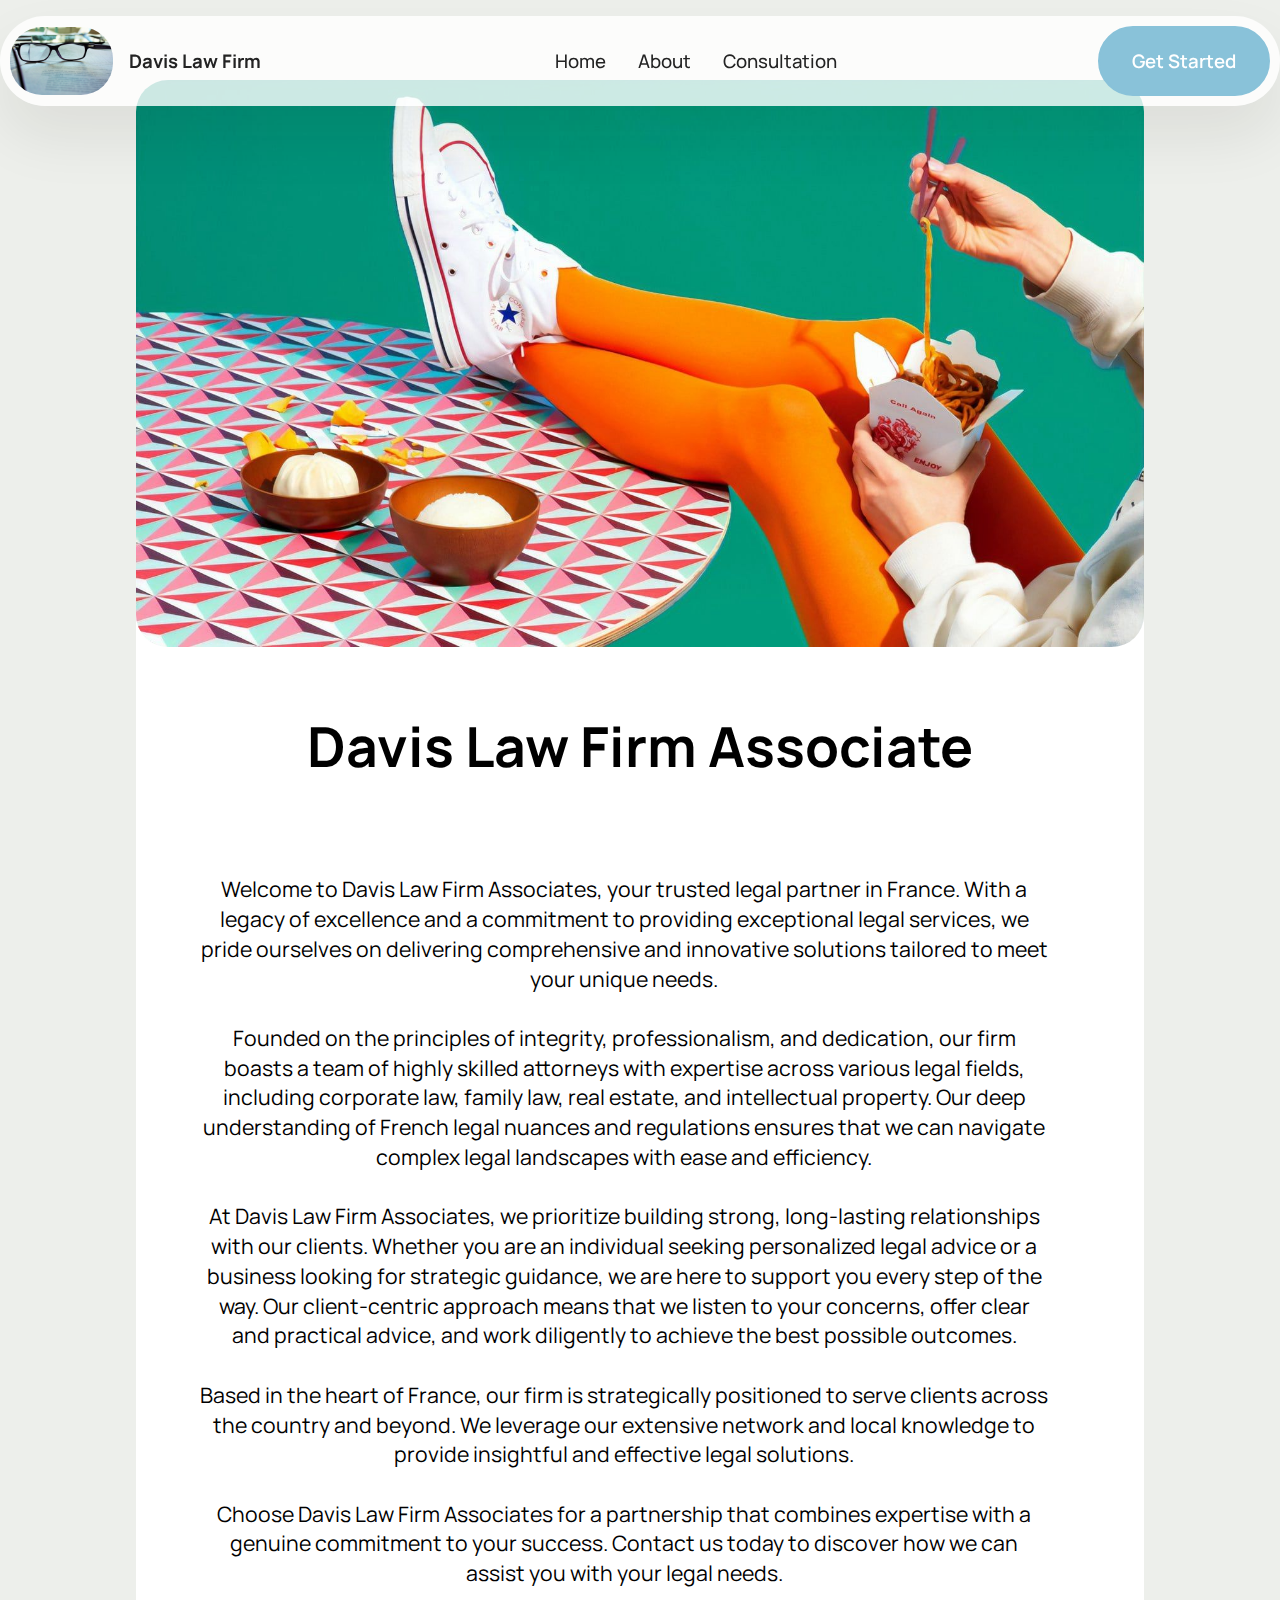
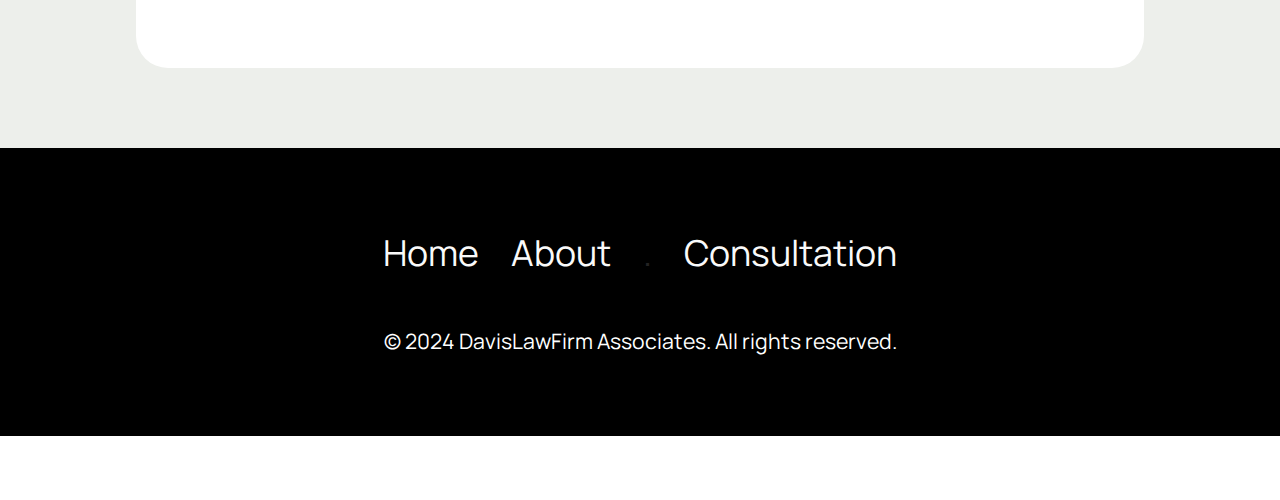
==== page1.html @ 2bff86df "first commit" ====
<!DOCTYPE html>
<html  >
<head>
  <!-- Site made with Mobirise Website Builder v5.9.18, https://mobirise.com -->
  <meta charset="UTF-8">
  <meta http-equiv="X-UA-Compatible" content="IE=edge">
  <meta name="generator" content="Mobirise v5.9.18, mobirise.com">
  <meta name="viewport" content="width=device-width, initial-scale=1, minimum-scale=1">
  <link rel="shortcut icon" href="assets/images/photo-1444427169197-de497742b62d.jpeg" type="image/x-icon">
  <meta name="description" content="">
  
  
  <title>About</title>
  <link rel="stylesheet" href="assets/web/assets/mobirise-icons2/mobirise2.css">
  <link rel="stylesheet" href="assets/bootstrap/css/bootstrap.min.css">
  <link rel="stylesheet" href="assets/bootstrap/css/bootstrap-grid.min.css">
  <link rel="stylesheet" href="assets/bootstrap/css/bootstrap-reboot.min.css">
  <link rel="stylesheet" href="assets/dropdown/css/style.css">
  <link rel="stylesheet" href="assets/socicon/css/styles.css">
  <link rel="stylesheet" href="assets/theme/css/style.css">
  <link rel="preload" href="https://fonts.googleapis.com/css2?family=Manrope:wght@400;700&display=swap&display=swap" as="style" onload="this.onload=null;this.rel='stylesheet'">
  <noscript><link rel="stylesheet" href="https://fonts.googleapis.com/css2?family=Manrope:wght@400;700&display=swap&display=swap"></noscript>
  <link rel="preload" as="style" href="assets/mobirise/css/mbr-additional.css?v=sldyLQ"><link rel="stylesheet" href="assets/mobirise/css/mbr-additional.css?v=sldyLQ" type="text/css">

  
  
  
</head>
<body>
  
  <section data-bs-version="5.1" class="menu menu2 cid-ulygEjbNd1" once="menu" id="menu02-0">
	

	<nav class="navbar navbar-dropdown navbar-fixed-top navbar-expand-lg">
		<div class="container">
			<div class="navbar-brand">
				<span class="navbar-logo">
					<a href="index.html">
						<img src="assets/images/photo-1444427169197-de497742b62d.jpeg" alt="Mobirise Website Builder" style="height: 4.3rem;">
					</a>
				</span>
				<span class="navbar-caption-wrap"><a class="navbar-caption text-black display-4" href="https://mobiri.se">Davis Law Firm</a></span>
			</div>
			<button class="navbar-toggler" type="button" data-toggle="collapse" data-bs-toggle="collapse" data-target="#navbarSupportedContent" data-bs-target="#navbarSupportedContent" aria-controls="navbarNavAltMarkup" aria-expanded="false" aria-label="Toggle navigation">
				<div class="hamburger">
					<span></span>
					<span></span>
					<span></span>
					<span></span>
				</div>
			</button>
			<div class="collapse navbar-collapse" id="navbarSupportedContent">
				<ul class="navbar-nav nav-dropdown" data-app-modern-menu="true"><li class="nav-item">
						<a class="nav-link link text-black text-primary display-4" href="index.html">Home</a>
					</li>
					<li class="nav-item">
						<a class="nav-link link text-black text-primary display-4" href="page1.html" aria-expanded="false">About</a>
					</li>
					<li class="nav-item">
						<a class="nav-link link text-black text-primary display-4" href="index.html#pricing-cards-1-ulygEjmzg2">Consultation</a>
					</li></ul>
				
				<div class="navbar-buttons mbr-section-btn">
					<a class="btn btn-primary display-4" href="https://mobiri.se">Get Started</a>
				</div>
			</div>
		</div>
	</nav>
</section>

<section data-bs-version="5.1" class="article8 cid-ulyECI7Q2B" id="article08-7">
  

  
  
  <div class="container">
    <div class="row justify-content-center">
      <div class="card col-md-12 col-lg-10">
        <div class="card-wrapper">
          <div class="image-wrapper d-flex justify-content-center mb-4">
            <img src="assets/images/11.jpg" alt="Mobirise Website Builder">
          </div>
          <div class="card-content-text">
            <h3 class="card-title mbr-fonts-style mbr-white mt-3 mb-4 display-2"><strong>Davis Law Firm Associate</strong></h3>
          <div class="row card-box align-left">
            <div class="item features-without-image col-12">
              <div class="item-wrapper">
                
                <p class="mbr-text mbr-fonts-style display-7"><br>
<br>Welcome to Davis Law Firm Associates, your trusted legal partner in France. With a legacy of excellence and a commitment to providing exceptional legal services, we pride ourselves on delivering comprehensive and innovative solutions tailored to meet your unique needs.
<br>
<br>Founded on the principles of integrity, professionalism, and dedication, our firm boasts a team of highly skilled attorneys with expertise across various legal fields, including corporate law, family law, real estate, and intellectual property. Our deep understanding of French legal nuances and regulations ensures that we can navigate complex legal landscapes with ease and efficiency.
<br>
<br>At Davis Law Firm Associates, we prioritize building strong, long-lasting relationships with our clients. Whether you are an individual seeking personalized legal advice or a business looking for strategic guidance, we are here to support you every step of the way. Our client-centric approach means that we listen to your concerns, offer clear and practical advice, and work diligently to achieve the best possible outcomes.
<br>
<br>Based in the heart of France, our firm is strategically positioned to serve clients across the country and beyond. We leverage our extensive network and local knowledge to provide insightful and effective legal solutions.
<br>
<br>Choose Davis Law Firm Associates for a partnership that combines expertise with a genuine commitment to your success. Contact us today to discover how we can assist you with your legal needs.</p>
              </div>
            </div>
            
            

            
          </div>
          </div>
        </div>
      </div>
    </div>
  </div>
</section>

<section data-bs-version="5.1" class="footer3 cid-ulygEjpFjh" once="footers" id="footer03-2">

        

    

    <div class="container">
        <div class="row">
            <div class="row-links">
                <ul class="header-menu">
                  
                  
                  
                  
                <li class="header-menu-item mbr-fonts-style display-5">
                    <a href="index.html" class="text-white text-primary">Home</a>
                  </li><li class="header-menu-item mbr-fonts-style display-5">
                    <a href="page1.html" class="text-white text-primary">About</a>
                  </li><li class="header-menu-item mbr-fonts-style display-5">.</li><li class="header-menu-item mbr-fonts-style display-5">
                    <a href="page2.html" class="text-white text-primary">Consultation</a></li></ul>
              </div>

            
            <div class="col-12 mt-4">
                <p class="mbr-fonts-style copyright display-7">© 2024 DavisLawFirm Associates. All rights reserved.</p>
            </div>
        </div>
    </div>
</section><section class="display-7" style="padding: 0;align-items: center;justify-content: center;flex-wrap: wrap;    align-content: center;display: flex;position: relative;height: 4rem;"><a href="" style="flex: 1 1;height: 4rem;position: absolute;width: 100%;z-index: 1;"><img alt="" style="height: 4rem;" src="[data-uri]"></a><p style="margin: 0;text-align: center;" class="display-7">&#8204;</p><a style="z-index:1" href=""></a></section><script src="assets/bootstrap/js/bootstrap.bundle.min.js"></script>  <script src="assets/smoothscroll/smooth-scroll.js"></script>  <script src="assets/ytplayer/index.js"></script>  <script src="assets/dropdown/js/navbar-dropdown.js"></script>  <script src="assets/theme/js/script.js"></script>  
  
  
</body>
</html>
---- assets/web/assets/mobirise-icons2/mobirise2.css ----
@font-face {
  font-family: 'Moririse2';
  font-display: swap;
  src:  url('mobirise2.eot?f2bix4');
  src:  url('mobirise2.eot?f2bix4#iefix') format('embedded-opentype'),
    url('mobirise2.ttf?f2bix4') format('truetype'),
    url('mobirise2.woff?f2bix4') format('woff'),
    url('mobirise2.svg?f2bix4#mobirise2') format('svg');
  font-weight: normal;
  font-style: normal;
}

[class^="mobi-"], [class*=" mobi-"] {
  /* use !important to prevent issues with browser extensions that change fonts */
  font-family: 'Moririse2' !important;
  speak: none;
  font-style: normal;
  font-weight: normal;
  font-variant: normal;
  text-transform: none;
  line-height: 1;

  /* Better Font Rendering =========== */
  -webkit-font-smoothing: antialiased;
  -moz-osx-font-smoothing: grayscale;
}

.mobi-mbri-add-submenu:before {
  content: "\e900";
}
.mobi-mbri-alert:before {
  content: "\e901";
}
.mobi-mbri-align-center:before {
  content: "\e902";
}
.mobi-mbri-align-justify:before {
  content: "\e903";
}
.mobi-mbri-align-left:before {
  content: "\e904";
}
.mobi-mbri-align-right:before {
  content: "\e905";
}
.mobi-mbri-android:before {
  content: "\e906";
}
.mobi-mbri-apple:before {
  content: "\e907";
}
.mobi-mbri-arrow-down:before {
  content: "\e908";
}
.mobi-mbri-arrow-next:before {
  content: "\e909";
}
.mobi-mbri-arrow-prev:before {
  content: "\e90a";
}
.mobi-mbri-arrow-up:before {
  content: "\e90b";
}
.mobi-mbri-bold:before {
  content: "\e90c";
}
.mobi-mbri-bookmark:before {
  content: "\e90d";
}
.mobi-mbri-bootstrap:before {
  content: "\e90e";
}
.mobi-mbri-briefcase:before {
  content: "\e90f";
}
.mobi-mbri-browse:before {
  content: "\e910";
}
.mobi-mbri-bulleted-list:before {
  content: "\e911";
}
.mobi-mbri-calendar:before {
  content: "\e912";
}
.mobi-mbri-camera:before {
  content: "\e913";
}
.mobi-mbri-cart-add:before {
  content: "\e914";
}
.mobi-mbri-cart-full:before {
  content: "\e915";
}
.mobi-mbri-cash:before {
  content: "\e916";
}
.mobi-mbri-change-style:before {
  content: "\e917";
}
.mobi-mbri-chat:before {
  content: "\e918";
}
.mobi-mbri-clock:before {
  content: "\e919";
}
.mobi-mbri-close:before {
  content: "\e91a";
}
.mobi-mbri-cloud:before {
  content: "\e91b";
}
.mobi-mbri-code:before {
  content: "\e91c";
}
.mobi-mbri-contact-form:before {
  content: "\e91d";
}
.mobi-mbri-credit-card:before {
  content: "\e91e";
}
.mobi-mbri-cursor-click:before {
  content: "\e91f";
}
.mobi-mbri-cust-feedback:before {
  content: "\e920";
}
.mobi-mbri-database:before {
  content: "\e921";
}
.mobi-mbri-delivery:before {
  content: "\e922";
}
.mobi-mbri-desktop:before {
  content: "\e923";
}
.mobi-mbri-devices:before {
  content: "\e924";
}
.mobi-mbri-down:before {
  content: "\e925";
}
.mobi-mbri-download-2:before {
  content: "\e926";
}
.mobi-mbri-download:before {
  content: "\e927";
}
.mobi-mbri-drag-n-drop-2:before {
  content: "\e928";
}
.mobi-mbri-drag-n-drop:before {
  content: "\e929";
}
.mobi-mbri-edit-2:before {
  content: "\e92a";
}
.mobi-mbri-edit:before {
  content: "\e92b";
}
.mobi-mbri-error:before {
  content: "\e92c";
}
.mobi-mbri-extension:before {
  content: "\e92d";
}
.mobi-mbri-features:before {
  content: "\e92e";
}
.mobi-mbri-file:before {
  content: "\e92f";
}
.mobi-mbri-flag:before {
  content: "\e930";
}
.mobi-mbri-folder:before {
  content: "\e931";
}
.mobi-mbri-gift:before {
  content: "\e932";
}
.mobi-mbri-github:before {
  content: "\e933";
}
.mobi-mbri-globe-2:before {
  content: "\e934";
}
.mobi-mbri-globe:before {
  content: "\e935";
}
.mobi-mbri-growing-chart:before {
  content: "\e936";
}
.mobi-mbri-hearth:before {
  content: "\e937";
}
.mobi-mbri-help:before {
  content: "\e938";
}
.mobi-mbri-home:before {
  content: "\e939";
}
.mobi-mbri-hot-cup:before {
  content: "\e93a";
}
.mobi-mbri-idea:before {
  content: "\e93b";
}
.mobi-mbri-image-gallery:before {
  content: "\e93c";
}
.mobi-mbri-image-slider:before {
  content: "\e93d";
}
.mobi-mbri-info:before {
  content: "\e93e";
}
.mobi-mbri-italic:before {
  content: "\e93f";
}
.mobi-mbri-key:before {
  content: "\e940";
}
.mobi-mbri-laptop:before {
  content: "\e941";
}
.mobi-mbri-layers:before {
  content: "\e942";
}
.mobi-mbri-left-right:before {
  content: "\e943";
}
.mobi-mbri-left:before {
  content: "\e944";
}
.mobi-mbri-letter:before {
  content: "\e945";
}
.mobi-mbri-like:before {
  content: "\e946";
}
.mobi-mbri-link:before {
  content: "\e947";
}
.mobi-mbri-lock:before {
  content: "\e948";
}
.mobi-mbri-login:before {
  content: "\e949";
}
.mobi-mbri-logout:before {
  content: "\e94a";
}
.mobi-mbri-magic-stick:before {
  content: "\e94b";
}
.mobi-mbri-map-pin:before {
  content: "\e94c";
}
.mobi-mbri-menu:before {
  content: "\e94d";
}
.mobi-mbri-mobile-2:before {
  content: "\e94e";
}
.mobi-mbri-mobile-horizontal:before {
  content: "\e94f";
}
.mobi-mbri-mobile:before {
  content: "\e950";
}
.mobi-mbri-mobirise:before {
  content: "\e951";
}
.mobi-mbri-more-horizontal:before {
  content: "\e952";
}
.mobi-mbri-more-vertical:before {
  content: "\e953";
}
.mobi-mbri-music:before {
  content: "\e954";
}
.mobi-mbri-new-file:before {
  content: "\e955";
}
.mobi-mbri-numbered-list:before {
  content: "\e956";
}
.mobi-mbri-opened-folder:before {
  content: "\e957";
}
.mobi-mbri-pages:before {
  content: "\e958";
}
.mobi-mbri-paper-plane:before {
  content: "\e959";
}
.mobi-mbri-paperclip:before {
  content: "\e95a";
}
.mobi-mbri-phone:before {
  content: "\e95b";
}
.mobi-mbri-photo:before {
  content: "\e95c";
}
.mobi-mbri-photos:before {
  content: "\e95d";
}
.mobi-mbri-pin:before {
  content: "\e95e";
}
.mobi-mbri-play:before {
  content: "\e95f";
}
.mobi-mbri-plus:before {
  content: "\e960";
}
.mobi-mbri-preview:before {
  content: "\e961";
}
.mobi-mbri-print:before {
  content: "\e962";
}
.mobi-mbri-protect:before {
  content: "\e963";
}
.mobi-mbri-question:before {
  content: "\e964";
}
.mobi-mbri-quote-left:before {
  content: "\e965";
}
.mobi-mbri-quote-right:before {
  content: "\e966";
}
.mobi-mbri-redo:before {
  content: "\e967";
}
.mobi-mbri-refresh:before {
  content: "\e968";
}
.mobi-mbri-responsive-2:before {
  content: "\e969";
}
.mobi-mbri-responsive:before {
  content: "\e96a";
}
.mobi-mbri-right:before {
  content: "\e96b";
}
.mobi-mbri-rocket:before {
  content: "\e96c";
}
.mobi-mbri-sad-face:before {
  content: "\e96d";
}
.mobi-mbri-sale:before {
  content: "\e96e";
}
.mobi-mbri-save:before {
  content: "\e96f";
}
.mobi-mbri-search:before {
  content: "\e970";
}
.mobi-mbri-setting-2:before {
  content: "\e971";
}
.mobi-mbri-setting-3:before {
  content: "\e972";
}
.mobi-mbri-setting:before {
  content: "\e973";
}
.mobi-mbri-share:before {
  content: "\e974";
}
.mobi-mbri-shopping-bag:before {
  content: "\e975";
}
.mobi-mbri-shopping-basket:before {
  content: "\e976";
}
.mobi-mbri-shopping-cart:before {
  content: "\e977";
}
.mobi-mbri-sites:before {
  content: "\e978";
}
.mobi-mbri-smile-face:before {
  content: "\e979";
}
.mobi-mbri-speed:before {
  content: "\e97a";
}
.mobi-mbri-star:before {
  content: "\e97b";
}
.mobi-mbri-success:before {
  content: "\e97c";
}
.mobi-mbri-sun:before {
  content: "\e97d";
}
.mobi-mbri-sun2:before {
  content: "\e97e";
}
.mobi-mbri-tablet-vertical:before {
  content: "\e97f";
}
.mobi-mbri-tablet:before {
  content: "\e980";
}
.mobi-mbri-target:before {
  content: "\e981";
}
.mobi-mbri-timer:before {
  content: "\e982";
}
.mobi-mbri-to-ftp:before {
  content: "\e983";
}
.mobi-mbri-to-local-drive:before {
  content: "\e984";
}
.mobi-mbri-touch-swipe:before {
  content: "\e985";
}
.mobi-mbri-touch:before {
  content: "\e986";
}
.mobi-mbri-trash:before {
  content: "\e987";
}
.mobi-mbri-underline:before {
  content: "\e988";
}
.mobi-mbri-undo:before {
  content: "\e989";
}
.mobi-mbri-unlink:before {
  content: "\e98a";
}
.mobi-mbri-unlock:before {
  content: "\e98b";
}
.mobi-mbri-up-down:before {
  content: "\e98c";
}
.mobi-mbri-up:before {
  content: "\e98d";
}
.mobi-mbri-update:before {
  content: "\e98e";
}
.mobi-mbri-upload-2:before {
  content: "\e98f";
}
.mobi-mbri-upload:before {
  content: "\e990";
}
.mobi-mbri-user-2:before {
  content: "\e991";
}
.mobi-mbri-user:before {
  content: "\e992";
}
.mobi-mbri-users:before {
  content: "\e993";
}
.mobi-mbri-video-play:before {
  content: "\e994";
}
.mobi-mbri-video:before {
  content: "\e995";
}
.mobi-mbri-watch:before {
  content: "\e996";
}
.mobi-mbri-website-theme-2:before {
  content: "\e997";
}
.mobi-mbri-website-theme:before {
  content: "\e998";
}
.mobi-mbri-wifi:before {
  content: "\e999";
}
.mobi-mbri-windows:before {
  content: "\e99a";
}
.mobi-mbri-zoom-in:before {
  content: "\e99b";
}
.mobi-mbri-zoom-out:before {
  content: "\e99c";
}
---- assets/dropdown/css/style.css ----
.navbar-dropdown {
  left: 0;
  padding: 0;
  position: absolute;
  right: 0;
  top: 0;
  transition: all 0.45s ease;
  z-index: 1030;
  background: #282828; }
  .navbar-dropdown .navbar-logo {
    margin-right: 0.8rem;
    transition: margin 0.3s ease-in-out;
    vertical-align: middle; }
    .navbar-dropdown .navbar-logo img {
      height: 3.125rem;
      transition: all 0.3s ease-in-out; }
    .navbar-dropdown .navbar-logo.mbr-iconfont {
      font-size: 3.125rem;
      line-height: 3.125rem; }
  .navbar-dropdown .navbar-caption {
    font-weight: 700;
    white-space: normal;
    vertical-align: -4px;
    line-height: 3.125rem !important; }
    .navbar-dropdown .navbar-caption, .navbar-dropdown .navbar-caption:hover {
      color: inherit;
      text-decoration: none; }
  .navbar-dropdown .mbr-iconfont + .navbar-caption {
    vertical-align: -1px; }
  .navbar-dropdown.navbar-fixed-top {
    position: fixed; }
  .navbar-dropdown .navbar-brand span {
    vertical-align: -4px; }
  .navbar-dropdown.bg-color.transparent {
    background: none; }
  .navbar-dropdown.navbar-short .navbar-brand {
    padding: 0.625rem 0; }
    .navbar-dropdown.navbar-short .navbar-brand span {
      vertical-align: -1px; }
  .navbar-dropdown.navbar-short .navbar-caption {
    line-height: 2.375rem !important;
    vertical-align: -2px; }
  .navbar-dropdown.navbar-short .navbar-logo {
    margin-right: 0.5rem; }
    .navbar-dropdown.navbar-short .navbar-logo img {
      height: 2.375rem; }
    .navbar-dropdown.navbar-short .navbar-logo.mbr-iconfont {
      font-size: 2.375rem;
      line-height: 2.375rem; }
  .navbar-dropdown.navbar-short .mbr-table-cell {
    height: 3.625rem; }
  .navbar-dropdown .navbar-close {
    left: 0.6875rem;
    position: fixed;
    top: 0.75rem;
    z-index: 1000; }
  .navbar-dropdown .hamburger-icon {
    content: "";
    display: inline-block;
    vertical-align: middle;
    width: 16px;
    -webkit-box-shadow: 0 -6px 0 1px #282828,0 0 0 1px #282828,0 6px 0 1px #282828;
    -moz-box-shadow: 0 -6px 0 1px #282828,0 0 0 1px #282828,0 6px 0 1px #282828;
    box-shadow: 0 -6px 0 1px #282828,0 0 0 1px #282828,0 6px 0 1px #282828; }

.dropdown-menu .dropdown-toggle[data-toggle="dropdown-submenu"]::after {
  border-bottom: 0.35em solid transparent;
  border-left: 0.35em solid;
  border-right: 0;
  border-top: 0.35em solid transparent;
  margin-left: 0.3rem; }

.dropdown-menu .dropdown-item:focus {
  outline: 0; }

.nav-dropdown {
  font-size: 0.75rem;
  font-weight: 500;
  height: auto !important; }
  .nav-dropdown .nav-btn {
    padding-left: 1rem; }
  .nav-dropdown .link {
    margin: .667em 1.667em;
    font-weight: 500;
    padding: 0;
    transition: color .2s ease-in-out; }
    .nav-dropdown .link.dropdown-toggle {
      margin-right: 2.583em; }
      .nav-dropdown .link.dropdown-toggle::after {
        margin-left: .25rem;
        border-top: 0.35em solid;
        border-right: 0.35em solid transparent;
        border-left: 0.35em solid transparent;
        border-bottom: 0; }
      .nav-dropdown .link.dropdown-toggle[aria-expanded="true"] {
        margin: 0;
        padding: 0.667em 3.263em  0.667em 1.667em; }
  .nav-dropdown .link::after,
  .nav-dropdown .dropdown-item::after {
    color: inherit; }
  .nav-dropdown .btn {
    font-size: 0.75rem;
    font-weight: 700;
    letter-spacing: 0;
    margin-bottom: 0;
    padding-left: 1.25rem;
    padding-right: 1.25rem; }
  .nav-dropdown .dropdown-menu {
    border-radius: 0;
    border: 0;
    left: 0;
    margin: 0;
    padding-bottom: 1.25rem;
    padding-top: 1.25rem;
    position: relative; }
  .nav-dropdown .dropdown-submenu {
    margin-left: 0.125rem;
    top: 0; }
  .nav-dropdown .dropdown-item {
    font-weight: 500;
    line-height: 2;
    padding: 0.3846em 4.615em 0.3846em 1.5385em;
    position: relative;
    transition: color .2s ease-in-out, background-color .2s ease-in-out; }
    .nav-dropdown .dropdown-item::after {
      margin-top: -0.3077em;
      position: absolute;
      right: 1.1538em;
      top: 50%; }
    .nav-dropdown .dropdown-item:focus, .nav-dropdown .dropdown-item:hover {
      background: none; }

@media (max-width: 767px) {
  .nav-dropdown.navbar-toggleable-sm {
    bottom: 0;
    display: none;
    left: 0;
    overflow-x: hidden;
    position: fixed;
    top: 0;
    transform: translateX(-100%);
    -ms-transform: translateX(-100%);
    -webkit-transform: translateX(-100%);
    width: 18.75rem;
    z-index: 999; } }
.nav-dropdown.navbar-toggleable-xl {
  bottom: 0;
  display: none;
  left: 0;
  overflow-x: hidden;
  position: fixed;
  top: 0;
  transform: translateX(-100%);
  -ms-transform: translateX(-100%);
  -webkit-transform: translateX(-100%);
  width: 18.75rem;
  z-index: 999; }

.nav-dropdown-sm {
  display: block !important;
  overflow-x: hidden;
  overflow: auto;
  padding-top: 3.875rem; }
  .nav-dropdown-sm::after {
    content: "";
    display: block;
    height: 3rem;
    width: 100%; }
  .nav-dropdown-sm.collapse.in ~ .navbar-close {
    display: block !important; }
  .nav-dropdown-sm.collapsing, .nav-dropdown-sm.collapse.in {
    transform: translateX(0);
    -ms-transform: translateX(0);
    -webkit-transform: translateX(0);
    transition: all 0.25s ease-out;
    -webkit-transition: all 0.25s ease-out;
    background: #282828; }
  .nav-dropdown-sm.collapsing[aria-expanded="false"] {
    transform: translateX(-100%);
    -ms-transform: translateX(-100%);
    -webkit-transform: translateX(-100%); }
  .nav-dropdown-sm .nav-item {
    display: block;
    margin-left: 0 !important;
    padding-left: 0; }
  .nav-dropdown-sm .link,
  .nav-dropdown-sm .dropdown-item {
    border-top: 1px dotted rgba(255, 255, 255, 0.1);
    font-size: 0.8125rem;
    line-height: 1.6;
    margin: 0 !important;
    padding: 0.875rem 2.4rem 0.875rem 1.5625rem !important;
    position: relative;
    white-space: normal; }
    .nav-dropdown-sm .link:focus, .nav-dropdown-sm .link:hover,
    .nav-dropdown-sm .dropdown-item:focus,
    .nav-dropdown-sm .dropdown-item:hover {
      background: rgba(0, 0, 0, 0.2) !important;
      color: #c0a375; }
  .nav-dropdown-sm .nav-btn {
    position: relative;
    padding: 1.5625rem 1.5625rem 0 1.5625rem; }
    .nav-dropdown-sm .nav-btn::before {
      border-top: 1px dotted rgba(255, 255, 255, 0.1);
      content: "";
      left: 0;
      position: absolute;
      top: 0;
      width: 100%; }
    .nav-dropdown-sm .nav-btn + .nav-btn {
      padding-top: 0.625rem; }
      .nav-dropdown-sm .nav-btn + .nav-btn::before {
        display: none; }
  .nav-dropdown-sm .btn {
    padding: 0.625rem 0; }
  .nav-dropdown-sm .dropdown-toggle[data-toggle="dropdown-submenu"]::after {
    margin-left: .25rem;
    border-top: 0.35em solid;
    border-right: 0.35em solid transparent;
    border-left: 0.35em solid transparent;
    border-bottom: 0; }
  .nav-dropdown-sm .dropdown-toggle[data-toggle="dropdown-submenu"][aria-expanded="true"]::after {
    border-top: 0;
    border-right: 0.35em solid transparent;
    border-left: 0.35em solid transparent;
    border-bottom: 0.35em solid; }
  .nav-dropdown-sm .dropdown-menu {
    margin: 0;
    padding: 0;
    position: relative;
    top: 0;
    left: 0;
    width: 100%;
    border: 0;
    float: none;
    border-radius: 0;
    background: none; }
  .nav-dropdown-sm .dropdown-submenu {
    left: 100%;
    margin-left: 0.125rem;
    margin-top: -1.25rem;
    top: 0; }

.navbar-toggleable-sm .nav-dropdown .dropdown-menu {
  position: absolute; }

.navbar-toggleable-sm .nav-dropdown .dropdown-submenu {
  left: 100%;
  margin-left: 0.125rem;
  margin-top: -1.25rem;
  top: 0; }

.navbar-toggleable-sm.opened .nav-dropdown .dropdown-menu {
  position: relative; }

.navbar-toggleable-sm.opened .nav-dropdown .dropdown-submenu {
  left: 0;
  margin-left: 00rem;
  margin-top: 0rem;
  top: 0; }

.is-builder .nav-dropdown.collapsing {
  transition: none !important; }
---- assets/socicon/css/styles.css ----
@charset "UTF-8";

@font-face {
  font-family: 'Socicon';
  src:  url('../fonts/socicon.eot');
  src:  url('../fonts/socicon.eot?#iefix') format('embedded-opentype'),
    url('../fonts/socicon.woff2') format('woff2'),
    url('../fonts/socicon.ttf') format('truetype'),
    url('../fonts/socicon.woff') format('woff'),
    url('../fonts/socicon.svg#socicon') format('svg');
  font-weight: normal;
  font-style: normal;
  font-display: swap;
}

[data-icon]:before {
  font-family: "socicon" !important;
  content: attr(data-icon);
  font-style: normal !important;
  font-weight: normal !important;
  font-variant: normal !important;
  text-transform: none !important;
  speak: none;
  line-height: 1;
  -webkit-font-smoothing: antialiased;
  -moz-osx-font-smoothing: grayscale;
}

[class^="socicon-"], [class*=" socicon-"] {
  /* use !important to prevent issues with browser extensions that change fonts */
  font-family: 'Socicon' !important;
  speak: none;
  font-style: normal;
  font-weight: normal;
  font-variant: normal;
  text-transform: none;
  line-height: 1;

  /* Better Font Rendering =========== */
  -webkit-font-smoothing: antialiased;
  -moz-osx-font-smoothing: grayscale;
}

.socicon-500px:before {
  content: "\e000";
}
.socicon-8tracks:before {
  content: "\e001";
}
.socicon-airbnb:before {
  content: "\e002";
}
.socicon-alliance:before {
  content: "\e003";
}
.socicon-amazon:before {
  content: "\e004";
}
.socicon-amplement:before {
  content: "\e005";
}
.socicon-android:before {
  content: "\e006";
}
.socicon-angellist:before {
  content: "\e007";
}
.socicon-apple:before {
  content: "\e008";
}
.socicon-appnet:before {
  content: "\e009";
}
.socicon-baidu:before {
  content: "\e00a";
}
.socicon-bandcamp:before {
  content: "\e00b";
}
.socicon-battlenet:before {
  content: "\e00c";
}
.socicon-mixer:before {
  content: "\e00d";
}
.socicon-bebee:before {
  content: "\e00e";
}
.socicon-bebo:before {
  content: "\e00f";
}
.socicon-behance:before {
  content: "\e010";
}
.socicon-blizzard:before {
  content: "\e011";
}
.socicon-blogger:before {
  content: "\e012";
}
.socicon-buffer:before {
  content: "\e013";
}
.socicon-chrome:before {
  content: "\e014";
}
.socicon-coderwall:before {
  content: "\e015";
}
.socicon-curse:before {
  content: "\e016";
}
.socicon-dailymotion:before {
  content: "\e017";
}
.socicon-deezer:before {
  content: "\e018";
}
.socicon-delicious:before {
  content: "\e019";
}
.socicon-deviantart:before {
  content: "\e01a";
}
.socicon-diablo:before {
  content: "\e01b";
}
.socicon-digg:before {
  content: "\e01c";
}
.socicon-discord:before {
  content: "\e01d";
}
.socicon-disqus:before {
  content: "\e01e";
}
.socicon-douban:before {
  content: "\e01f";
}
.socicon-draugiem:before {
  content: "\e020";
}
.socicon-dribbble:before {
  content: "\e021";
}
.socicon-drupal:before {
  content: "\e022";
}
.socicon-ebay:before {
  content: "\e023";
}
.socicon-ello:before {
  content: "\e024";
}
.socicon-endomodo:before {
  content: "\e025";
}
.socicon-envato:before {
  content: "\e026";
}
.socicon-etsy:before {
  content: "\e027";
}
.socicon-facebook:before {
  content: "\e028";
}
.socicon-feedburner:before {
  content: "\e029";
}
.socicon-filmweb:before {
  content: "\e02a";
}
.socicon-firefox:before {
  content: "\e02b";
}
.socicon-flattr:before {
  content: "\e02c";
}
.socicon-flickr:before {
  content: "\e02d";
}
.socicon-formulr:before {
  content: "\e02e";
}
.socicon-forrst:before {
  content: "\e02f";
}
.socicon-foursquare:before {
  content: "\e030";
}
.socicon-friendfeed:before {
  content: "\e031";
}
.socicon-github:before {
  content: "\e032";
}
.socicon-goodreads:before {
  content: "\e033";
}
.socicon-google:before {
  content: "\e034";
}
.socicon-googlescholar:before {
  content: "\e035";
}
.socicon-googlegroups:before {
  content: "\e036";
}
.socicon-googlephotos:before {
  content: "\e037";
}
.socicon-googleplus:before {
  content: "\e038";
}
.socicon-grooveshark:before {
  content: "\e039";
}
.socicon-hackerrank:before {
  content: "\e03a";
}
.socicon-hearthstone:before {
  content: "\e03b";
}
.socicon-hellocoton:before {
  content: "\e03c";
}
.socicon-heroes:before {
  content: "\e03d";
}
.socicon-smashcast:before {
  content: "\e03e";
}
.socicon-horde:before {
  content: "\e03f";
}
.socicon-houzz:before {
  content: "\e040";
}
.socicon-icq:before {
  content: "\e041";
}
.socicon-identica:before {
  content: "\e042";
}
.socicon-imdb:before {
  content: "\e043";
}
.socicon-instagram:before {
  content: "\e044";
}
.socicon-issuu:before {
  content: "\e045";
}
.socicon-istock:before {
  content: "\e046";
}
.socicon-itunes:before {
  content: "\e047";
}
.socicon-keybase:before {
  content: "\e048";
}
.socicon-lanyrd:before {
  content: "\e049";
}
.socicon-lastfm:before {
  content: "\e04a";
}
.socicon-line:before {
  content: "\e04b";
}
.socicon-linkedin:before {
  content: "\e04c";
}
.socicon-livejournal:before {
  content: "\e04d";
}
.socicon-lyft:before {
  content: "\e04e";
}
.socicon-macos:before {
  content: "\e04f";
}
.socicon-mail:before {
  content: "\e050";
}
.socicon-medium:before {
  content: "\e051";
}
.socicon-meetup:before {
  content: "\e052";
}
.socicon-mixcloud:before {
  content: "\e053";
}
.socicon-modelmayhem:before {
  content: "\e054";
}
.socicon-mumble:before {
  content: "\e055";
}
.socicon-myspace:before {
  content: "\e056";
}
.socicon-newsvine:before {
  content: "\e057";
}
.socicon-nintendo:before {
  content: "\e058";
}
.socicon-npm:before {
  content: "\e059";
}
.socicon-odnoklassniki:before {
  content: "\e05a";
}
.socicon-openid:before {
  content: "\e05b";
}
.socicon-opera:before {
  content: "\e05c";
}
.socicon-outlook:before {
  content: "\e05d";
}
.socicon-overwatch:before {
  content: "\e05e";
}
.socicon-patreon:before {
  content: "\e05f";
}
.socicon-paypal:before {
  content: "\e060";
}
.socicon-periscope:before {
  content: "\e061";
}
.socicon-persona:before {
  content: "\e062";
}
.socicon-pinterest:before {
  content: "\e063";
}
.socicon-play:before {
  content: "\e064";
}
.socicon-player:before {
  content: "\e065";
}
.socicon-playstation:before {
  content: "\e066";
}
.socicon-pocket:before {
  content: "\e067";
}
.socicon-qq:before {
  content: "\e068";
}
.socicon-quora:before {
  content: "\e069";
}
.socicon-raidcall:before {
  content: "\e06a";
}
.socicon-ravelry:before {
  content: "\e06b";
}
.socicon-reddit:before {
  content: "\e06c";
}
.socicon-renren:before {
  content: "\e06d";
}
.socicon-researchgate:before {
  content: "\e06e";
}
.socicon-residentadvisor:before {
  content: "\e06f";
}
.socicon-reverbnation:before {
  content: "\e070";
}
.socicon-rss:before {
  content: "\e071";
}
.socicon-sharethis:before {
  content: "\e072";
}
.socicon-skype:before {
  content: "\e073";
}
.socicon-slideshare:before {
  content: "\e074";
}
.socicon-smugmug:before {
  content: "\e075";
}
.socicon-snapchat:before {
  content: "\e076";
}
.socicon-songkick:before {
  content: "\e077";
}
.socicon-soundcloud:before {
  content: "\e078";
}
.socicon-spotify:before {
  content: "\e079";
}
.socicon-stackexchange:before {
  content: "\e07a";
}
.socicon-stackoverflow:before {
  content: "\e07b";
}
.socicon-starcraft:before {
  content: "\e07c";
}
.socicon-stayfriends:before {
  content: "\e07d";
}
.socicon-steam:before {
  content: "\e07e";
}
.socicon-storehouse:before {
  content: "\e07f";
}
.socicon-strava:before {
  content: "\e080";
}
.socicon-streamjar:before {
  content: "\e081";
}
.socicon-stumbleupon:before {
  content: "\e082";
}
.socicon-swarm:before {
  content: "\e083";
}
.socicon-teamspeak:before {
  content: "\e084";
}
.socicon-teamviewer:before {
  content: "\e085";
}
.socicon-technorati:before {
  content: "\e086";
}
.socicon-telegram:before {
  content: "\e087";
}
.socicon-tripadvisor:before {
  content: "\e088";
}
.socicon-tripit:before {
  content: "\e089";
}
.socicon-triplej:before {
  content: "\e08a";
}
.socicon-tumblr:before {
  content: "\e08b";
}
.socicon-twitch:before {
  content: "\e08c";
}
.socicon-twitter:before {
  content: "\e08d";
}
.socicon-uber:before {
  content: "\e08e";
}
.socicon-ventrilo:before {
  content: "\e08f";
}
.socicon-viadeo:before {
  content: "\e090";
}
.socicon-viber:before {
  content: "\e091";
}
.socicon-viewbug:before {
  content: "\e092";
}
.socicon-vimeo:before {
  content: "\e093";
}
.socicon-vine:before {
  content: "\e094";
}
.socicon-vkontakte:before {
  content: "\e095";
}
.socicon-warcraft:before {
  content: "\e096";
}
.socicon-wechat:before {
  content: "\e097";
}
.socicon-weibo:before {
  content: "\e098";
}
.socicon-whatsapp:before {
  content: "\e099";
}
.socicon-wikipedia:before {
  content: "\e09a";
}
.socicon-windows:before {
  content: "\e09b";
}
.socicon-wordpress:before {
  content: "\e09c";
}
.socicon-wykop:before {
  content: "\e09d";
}
.socicon-xbox:before {
  content: "\e09e";
}
.socicon-xing:before {
  content: "\e09f";
}
.socicon-yahoo:before {
  content: "\e0a0";
}
.socicon-yammer:before {
  content: "\e0a1";
}
.socicon-yandex:before {
  content: "\e0a2";
}
.socicon-yelp:before {
  content: "\e0a3";
}
.socicon-younow:before {
  content: "\e0a4";
}
.socicon-youtube:before {
  content: "\e0a5";
}
.socicon-zapier:before {
  content: "\e0a6";
}
.socicon-zerply:before {
  content: "\e0a7";
}
.socicon-zomato:before {
  content: "\e0a8";
}
.socicon-zynga:before {
  content: "\e0a9";
}
.socicon-spreadshirt:before {
  content: "\e901";
}
.socicon-gamejolt:before {
  content: "\e902";
}
.socicon-trello:before {
  content: "\e903";
}
.socicon-tunein:before {
  content: "\e904";
}
.socicon-bloglovin:before {
  content: "\e905";
}
.socicon-gamewisp:before {
  content: "\e906";
}
.socicon-messenger:before {
  content: "\e907";
}
.socicon-pandora:before {
  content: "\e908";
}
.socicon-augment:before {
  content: "\e909";
}
.socicon-bitbucket:before {
  content: "\e90a";
}
.socicon-fyuse:before {
  content: "\e90b";
}
.socicon-yt-gaming:before {
  content: "\e90c";
}
.socicon-sketchfab:before {
  content: "\e90d";
}
.socicon-mobcrush:before {
  content: "\e90e";
}
.socicon-microsoft:before {
  content: "\e90f";
}
.socicon-realtor:before {
  content: "\e910";
}
.socicon-tidal:before {
  content: "\e911";
}
.socicon-qobuz:before {
  content: "\e912";
}
.socicon-natgeo:before {
  content: "\e913";
}
.socicon-mastodon:before {
  content: "\e914";
}
.socicon-unsplash:before {
  content: "\e915";
}
.socicon-homeadvisor:before {
  content: "\e916";
}
.socicon-angieslist:before {
  content: "\e917";
}
.socicon-codepen:before {
  content: "\e918";
}
.socicon-slack:before {
  content: "\e919";
}
.socicon-openaigym:before {
  content: "\e91a";
}
.socicon-logmein:before {
  content: "\e91b";
}
.socicon-fiverr:before {
  content: "\e91c";
}
.socicon-gotomeeting:before {
  content: "\e91d";
}
.socicon-aliexpress:before {
  content: "\e91e";
}
.socicon-guru:before {
  content: "\e91f";
}
.socicon-appstore:before {
  content: "\e920";
}
.socicon-homes:before {
  content: "\e921";
}
.socicon-zoom:before {
  content: "\e922";
}
.socicon-alibaba:before {
  content: "\e923";
}
.socicon-craigslist:before {
  content: "\e924";
}
.socicon-wix:before {
  content: "\e925";
}
.socicon-redfin:before {
  content: "\e926";
}
.socicon-googlecalendar:before {
  content: "\e927";
}
.socicon-shopify:before {
  content: "\e928";
}
.socicon-freelancer:before {
  content: "\e929";
}
.socicon-seedrs:before {
  content: "\e92a";
}
.socicon-bing:before {
  content: "\e92b";
}
.socicon-doodle:before {
  content: "\e92c";
}
.socicon-bonanza:before {
  content: "\e92d";
}
.socicon-squarespace:before {
  content: "\e92e";
}
.socicon-toptal:before {
  content: "\e92f";
}
.socicon-gust:before {
  content: "\e930";
}
.socicon-ask:before {
  content: "\e931";
}
.socicon-trulia:before {
  content: "\e932";
}
.socicon-loomly:before {
  content: "\e933";
}
.socicon-ghost:before {
  content: "\e934";
}
.socicon-upwork:before {
  content: "\e935";
}
.socicon-fundable:before {
  content: "\e936";
}
.socicon-booking:before {
  content: "\e937";
}
.socicon-googlemaps:before {
  content: "\e938";
}
.socicon-zillow:before {
  content: "\e939";
}
.socicon-niconico:before {
  content: "\e93a";
}
.socicon-toneden:before {
  content: "\e93b";
}
.socicon-crunchbase:before {
  content: "\e93c";
}
.socicon-homefy:before {
  content: "\e93d";
}
.socicon-calendly:before {
  content: "\e93e";
}
.socicon-livemaster:before {
  content: "\e93f";
}
.socicon-udemy:before {
  content: "\e940";
}
.socicon-codered:before {
  content: "\e941";
}
.socicon-origin:before {
  content: "\e942";
}
.socicon-nextdoor:before {
  content: "\e943";
}
.socicon-portfolio:before {
  content: "\e944";
}
.socicon-instructables:before {
  content: "\e945";
}
.socicon-gitlab:before {
  content: "\e946";
}
.socicon-hackernews:before {
  content: "\e947";
}
.socicon-smashwords:before {
  content: "\e948";
}
.socicon-kobo:before {
  content: "\e949";
}
.socicon-bookbub:before {
  content: "\e94a";
}
.socicon-mailru:before {
  content: "\e94b";
}
.socicon-moddb:before {
  content: "\e94c";
}
.socicon-indiedb:before {
  content: "\e94d";
}
.socicon-traxsource:before {
  content: "\e94e";
}
.socicon-gamefor:before {
  content: "\e94f";
}
.socicon-pixiv:before {
  content: "\e950";
}
.socicon-myanimelist:before {
  content: "\e951";
}
.socicon-blackberry:before {
  content: "\e952";
}
.socicon-wickr:before {
  content: "\e953";
}
.socicon-spip:before {
  content: "\e954";
}
.socicon-napster:before {
  content: "\e955";
}
.socicon-beatport:before {
  content: "\e956";
}
.socicon-hackerone:before {
  content: "\e957";
}
.socicon-internet:before {
  content: "\e958";
}
.socicon-ubuntu:before {
  content: "\e959";
}
.socicon-artstation:before {
  content: "\e95a";
}
.socicon-invision:before {
  content: "\e95b";
}
.socicon-torial:before {
  content: "\e95c";
}
.socicon-collectorz:before {
  content: "\e95d";
}
.socicon-seenthis:before {
  content: "\e95e";
}
.socicon-googleplaymusic:before {
  content: "\e95f";
}
.socicon-debian:before {
  content: "\e960";
}
.socicon-filmfreeway:before {
  content: "\e961";
}
.socicon-gnome:before {
  content: "\e962";
}
.socicon-itchio:before {
  content: "\e963";
}
.socicon-jamendo:before {
  content: "\e964";
}
.socicon-mix:before {
  content: "\e965";
}
.socicon-sharepoint:before {
  content: "\e966";
}
.socicon-tinder:before {
  content: "\e967";
}
.socicon-windguru:before {
  content: "\e968";
}
.socicon-cdbaby:before {
  content: "\e969";
}
.socicon-elementaryos:before {
  content: "\e96a";
}
.socicon-stage32:before {
  content: "\e96b";
}
.socicon-tiktok:before {
  content: "\e96c";
}
.socicon-gitter:before {
  content: "\e96d";
}
.socicon-letterboxd:before {
  content: "\e96e";
}
.socicon-threema:before {
  content: "\e96f";
}
.socicon-splice:before {
  content: "\e970";
}
.socicon-metapop:before {
  content: "\e971";
}
.socicon-naver:before {
  content: "\e972";
}
.socicon-remote:before {
  content: "\e973";
}
.socicon-flipboard:before {
  content: "\e974";
}
.socicon-googlehangouts:before {
  content: "\e975";
}
.socicon-dlive:before {
  content: "\e976";
}
.socicon-vsco:before {
  content: "\e977";
}
.socicon-stitcher:before {
  content: "\e978";
}
.socicon-avvo:before {
  content: "\e979";
}
.socicon-redbubble:before {
  content: "\e97a";
}
.socicon-society6:before {
  content: "\e97b";
}
.socicon-zazzle:before {
  content: "\e97c";
}
.socicon-eitaa:before {
  content: "\e97d";
}
.socicon-soroush:before {
  content: "\e97e";
}
.socicon-bale:before {
  content: "\e97f";
}
---- assets/theme/css/style.css ----
@charset "UTF-8";
section {
  background-color: #ffffff;
}

body {
  font-style: normal;
  line-height: 1.5;
  font-weight: 400;
  color: #232323;
  position: relative;
}

button {
  background-color: transparent;
  border-color: transparent;
}

.embla__button,
.carousel-control {
  background-color: #edefea !important;
  opacity: 0.8 !important;
  color: #464845 !important;
  border-color: #edefea !important;
}

.carousel .close,
.modalWindow .close {
  background-color: #edefea !important;
  color: #464845 !important;
  border-color: #edefea !important;
  opacity: 0.8 !important;
}

.carousel .close:hover,
.modalWindow .close:hover {
  opacity: 1 !important;
}

.carousel-indicators li {
  background-color: #edefea !important;
  border: 2px solid #464845 !important;
}

.carousel-indicators li:hover,
.carousel-indicators li:active {
  opacity: 0.8 !important;
}

.embla__button:hover,
.carousel-control:hover {
  background-color: #edefea !important;
  opacity: 1 !important;
}

.modalWindow-video-container {
  height: 80%;
}

section,
.container,
.container-fluid {
  position: relative;
  word-wrap: break-word;
}

a.mbr-iconfont:hover {
  text-decoration: none;
}

.article .lead p,
.article .lead ul,
.article .lead ol,
.article .lead pre,
.article .lead blockquote {
  margin-bottom: 0;
}

a {
  font-style: normal;
  font-weight: 400;
  cursor: pointer;
}
a, a:hover {
  text-decoration: none;
}

.mbr-section-title {
  font-style: normal;
  line-height: 1.3;
}

.mbr-section-subtitle {
  line-height: 1.3;
}

.mbr-text {
  font-style: normal;
  line-height: 1.7;
}

h1,
h2,
h3,
h4,
h5,
h6,
.display-1,
.display-2,
.display-4,
.display-5,
.display-7,
span,
p,
a {
  line-height: 1;
  word-break: break-word;
  word-wrap: break-word;
  font-weight: 400;
}

b,
strong {
  font-weight: bold;
}

input:-webkit-autofill, input:-webkit-autofill:hover, input:-webkit-autofill:focus, input:-webkit-autofill:active {
  transition-delay: 9999s;
  -webkit-transition-property: background-color, color;
  transition-property: background-color, color;
}

textarea[type=hidden] {
  display: none;
}

section {
  background-position: 50% 50%;
  background-repeat: no-repeat;
  background-size: cover;
}
section .mbr-background-video,
section .mbr-background-video-preview {
  position: absolute;
  bottom: 0;
  left: 0;
  right: 0;
  top: 0;
}

.hidden {
  visibility: hidden;
}

.mbr-z-index20 {
  z-index: 20;
}

/*! Base colors */
.mbr-white {
  color: #ffffff;
}

.mbr-black {
  color: #111111;
}

.mbr-bg-white {
  background-color: #ffffff;
}

.mbr-bg-black {
  background-color: #000000;
}

/*! Text-aligns */
.align-left {
  text-align: left;
}

.align-center {
  text-align: center;
}

.align-right {
  text-align: right;
}

/*! Font-weight  */
.mbr-light {
  font-weight: 300;
}

.mbr-regular {
  font-weight: 400;
}

.mbr-semibold {
  font-weight: 500;
}

.mbr-bold {
  font-weight: 700;
}

/*! Media  */
.media-content {
  flex-basis: 100%;
}

.media-container-row {
  display: flex;
  flex-direction: row;
  flex-wrap: wrap;
  justify-content: center;
  align-content: center;
  align-items: start;
}
.media-container-row .media-size-item {
  width: 400px;
}

.media-container-column {
  display: flex;
  flex-direction: column;
  flex-wrap: wrap;
  justify-content: center;
  align-content: center;
  align-items: stretch;
}
.media-container-column > * {
  width: 100%;
}

@media (min-width: 992px) {
  .media-container-row {
    flex-wrap: nowrap;
  }
}
figure {
  margin-bottom: 0;
  overflow: hidden;
}

figure[mbr-media-size] {
  transition: width 0.1s;
}

img,
iframe {
  display: block;
  width: 100%;
}

.card {
  background-color: transparent;
  border: none;
}

.card-box {
  width: 100%;
}

.card-img {
  text-align: center;
  flex-shrink: 0;
  -webkit-flex-shrink: 0;
}

.media {
  max-width: 100%;
  margin: 0 auto;
}

.mbr-figure {
  align-self: center;
}

.media-container > div {
  max-width: 100%;
}

.mbr-figure img,
.card-img img {
  width: 100%;
}

@media (max-width: 991px) {
  .media-size-item {
    width: auto !important;
  }
  .media {
    width: auto;
  }
  .mbr-figure {
    width: 100% !important;
  }
}
/*! Buttons */
.mbr-section-btn {
  margin-left: -0.6rem;
  margin-right: -0.6rem;
  font-size: 0;
}

.btn {
  font-weight: 600;
  border-width: 1px;
  font-style: normal;
  margin: 0.6rem 0.6rem;
  white-space: normal;
  transition: all 0.2s ease-in-out;
  display: inline-flex;
  align-items: center;
  justify-content: center;
  word-break: break-word;
}

.btn-sm {
  font-weight: 600;
  letter-spacing: 0px;
  transition: all 0.3s ease-in-out;
}

.btn-md {
  font-weight: 600;
  letter-spacing: 0px;
  transition: all 0.3s ease-in-out;
}

.btn-lg {
  font-weight: 600;
  letter-spacing: 0px;
  transition: all 0.3s ease-in-out;
}

.btn-form {
  margin: 0;
}
.btn-form:hover {
  cursor: pointer;
}

nav .mbr-section-btn {
  margin-left: 0rem;
  margin-right: 0rem;
}

/*! Btn icon margin */
.btn .mbr-iconfont,
.btn.btn-sm .mbr-iconfont {
  order: 1;
  cursor: pointer;
  margin-left: 0.5rem;
  vertical-align: sub;
}

.btn.btn-md .mbr-iconfont,
.btn.btn-md .mbr-iconfont {
  margin-left: 0.8rem;
}

.mbr-regular {
  font-weight: 400;
}

.mbr-semibold {
  font-weight: 500;
}

.mbr-bold {
  font-weight: 700;
}

[type=submit] {
  -webkit-appearance: none;
}

/*! Full-screen */
.mbr-fullscreen .mbr-overlay {
  min-height: 100vh;
}

.mbr-fullscreen {
  display: flex;
  display: -moz-flex;
  display: -ms-flex;
  display: -o-flex;
  align-items: center;
  min-height: 100vh;
  padding-top: 3rem;
  padding-bottom: 3rem;
}

/*! Map */
.map {
  height: 25rem;
  position: relative;
}
.map iframe {
  width: 100%;
  height: 100%;
}

/*! Scroll to top arrow */
.mbr-arrow-up {
  bottom: 25px;
  right: 90px;
  position: fixed;
  text-align: right;
  z-index: 5000;
  color: #ffffff;
  font-size: 22px;
}

.mbr-arrow-up a {
  background: rgba(0, 0, 0, 0.2);
  border-radius: 50%;
  color: #fff;
  display: inline-block;
  height: 60px;
  width: 60px;
  border: 2px solid #fff;
  outline-style: none !important;
  position: relative;
  text-decoration: none;
  transition: all 0.3s ease-in-out;
  cursor: pointer;
  text-align: center;
}
.mbr-arrow-up a:hover {
  background-color: rgba(0, 0, 0, 0.4);
}
.mbr-arrow-up a i {
  line-height: 60px;
}

.mbr-arrow-up-icon {
  display: block;
  color: #fff;
}

.mbr-arrow-up-icon::before {
  content: "›";
  display: inline-block;
  font-family: serif;
  font-size: 22px;
  line-height: 1;
  font-style: normal;
  position: relative;
  top: 6px;
  left: -4px;
  transform: rotate(-90deg);
}

/*! Arrow Down */
.mbr-arrow {
  position: absolute;
  bottom: 45px;
  left: 50%;
  width: 60px;
  height: 60px;
  cursor: pointer;
  background-color: rgba(80, 80, 80, 0.5);
  border-radius: 50%;
  transform: translateX(-50%);
}
@media (max-width: 767px) {
  .mbr-arrow {
    display: none;
  }
}
.mbr-arrow > a {
  display: inline-block;
  text-decoration: none;
  outline-style: none;
  animation: arrowdown 1.7s ease-in-out infinite;
  color: #ffffff;
}
.mbr-arrow > a > i {
  position: absolute;
  top: -2px;
  left: 15px;
  font-size: 2rem;
}

#scrollToTop a i::before {
  content: "";
  position: absolute;
  display: block;
  border-bottom: 2.5px solid #fff;
  border-left: 2.5px solid #fff;
  width: 27.8%;
  height: 27.8%;
  left: 50%;
  top: 51%;
  transform: translateY(-30%) translateX(-50%) rotate(135deg);
}

@keyframes arrowdown {
  0% {
    transform: translateY(0px);
  }
  50% {
    transform: translateY(-5px);
  }
  100% {
    transform: translateY(0px);
  }
}
@media (max-width: 500px) {
  .mbr-arrow-up {
    left: 0;
    right: 0;
    text-align: center;
  }
}
/*Gradients animation*/
@keyframes gradient-animation {
  from {
    background-position: 0% 100%;
    animation-timing-function: ease-in-out;
  }
  to {
    background-position: 100% 0%;
    animation-timing-function: ease-in-out;
  }
}
.bg-gradient {
  background-size: 200% 200%;
  animation: gradient-animation 5s infinite alternate;
  -webkit-animation: gradient-animation 5s infinite alternate;
}

.menu .navbar-brand {
  display: -webkit-flex;
}
.menu .navbar-brand span {
  display: flex;
  display: -webkit-flex;
}
.menu .navbar-brand .navbar-caption-wrap {
  display: -webkit-flex;
}
.menu .navbar-brand .navbar-logo img {
  display: -webkit-flex;
  width: auto;
}
@media (min-width: 768px) and (max-width: 991px) {
  .menu .navbar-toggleable-sm .navbar-nav {
    display: -ms-flexbox;
  }
}
@media (max-width: 991px) {
  .menu .navbar-collapse {
    max-height: 93.5vh;
  }
  .menu .navbar-collapse.show {
    overflow: auto;
  }
}
@media (min-width: 992px) {
  .menu .navbar-nav.nav-dropdown {
    display: -webkit-flex;
  }
  .menu .navbar-toggleable-sm .navbar-collapse {
    display: -webkit-flex !important;
  }
  .menu .collapsed .navbar-collapse {
    max-height: 93.5vh;
  }
  .menu .collapsed .navbar-collapse.show {
    overflow: auto;
  }
}
@media (max-width: 767px) {
  .menu .navbar-collapse {
    max-height: 80vh;
  }
}

.nav-link .mbr-iconfont {
  margin-right: 0.5rem;
}

.navbar {
  display: -webkit-flex;
  -webkit-flex-wrap: wrap;
  -webkit-align-items: center;
  -webkit-justify-content: space-between;
}

.navbar-collapse {
  -webkit-flex-basis: 100%;
  -webkit-flex-grow: 1;
  -webkit-align-items: center;
}

.nav-dropdown .link {
  padding: 0.667em 1.667em !important;
  margin: 0 !important;
}

.nav {
  display: -webkit-flex;
  -webkit-flex-wrap: wrap;
}

.row {
  display: -webkit-flex;
  -webkit-flex-wrap: wrap;
}

.justify-content-center {
  -webkit-justify-content: center;
}

.form-inline {
  display: -webkit-flex;
}

.card-wrapper {
  -webkit-flex: 1;
}

.carousel-control {
  z-index: 10;
  display: -webkit-flex;
}

.carousel-controls {
  display: -webkit-flex;
}

.media {
  display: -webkit-flex;
}

.form-group:focus {
  outline: none;
}

.jq-selectbox__select {
  padding: 7px 0;
  position: relative;
}

.jq-selectbox__dropdown {
  overflow: hidden;
  border-radius: 10px;
  position: absolute;
  top: 100%;
  left: 0 !important;
  width: 100% !important;
}

.jq-selectbox__trigger-arrow {
  right: 0;
  transform: translateY(-50%);
}

.jq-selectbox li {
  padding: 1.07em 0.5em;
}

input[type=range] {
  padding-left: 0 !important;
  padding-right: 0 !important;
}

.modal-dialog,
.modal-content {
  height: 100%;
}

.modal-dialog .carousel-inner {
  height: calc(100vh - 1.75rem);
}
@media (max-width: 575px) {
  .modal-dialog .carousel-inner {
    height: calc(100vh - 1rem);
  }
}

.carousel-item {
  text-align: center;
}

.carousel-item img {
  margin: auto;
}

.navbar-toggler {
  align-self: flex-start;
  padding: 0.25rem 0.75rem;
  font-size: 1.25rem;
  line-height: 1;
  background: transparent;
  border: 1px solid transparent;
  border-radius: 0.25rem;
}

.navbar-toggler:focus,
.navbar-toggler:hover {
  text-decoration: none;
  box-shadow: none;
}

.navbar-toggler-icon {
  display: inline-block;
  width: 1.5em;
  height: 1.5em;
  vertical-align: middle;
  content: "";
  background: no-repeat center center;
  background-size: 100% 100%;
}

.navbar-toggler-left {
  position: absolute;
  left: 1rem;
}

.navbar-toggler-right {
  position: absolute;
  right: 1rem;
}

.card-img {
  width: auto;
}

.menu .navbar.collapsed:not(.beta-menu) {
  flex-direction: column;
}

.carousel-item.active,
.carousel-item-next,
.carousel-item-prev {
  display: flex;
}

.note-air-layout .dropup .dropdown-menu,
.note-air-layout .navbar-fixed-bottom .dropdown .dropdown-menu {
  bottom: initial !important;
}

html,
body {
  height: auto;
  min-height: 100vh;
}

.dropup .dropdown-toggle::after {
  display: none;
}

.form-asterisk {
  font-family: initial;
  position: absolute;
  top: -2px;
  font-weight: normal;
}

.form-control-label {
  position: relative;
  cursor: pointer;
  margin-bottom: 0.357em;
  padding: 0;
}

.alert {
  color: #ffffff;
  border-radius: 0;
  border: 0;
  font-size: 1.1rem;
  line-height: 1.5;
  margin-bottom: 1.875rem;
  padding: 1.25rem;
  position: relative;
  text-align: center;
}
.alert.alert-form::after {
  background-color: inherit;
  bottom: -7px;
  content: "";
  display: block;
  height: 14px;
  left: 50%;
  margin-left: -7px;
  position: absolute;
  transform: rotate(45deg);
  width: 14px;
}

.form-control {
  background-color: #ffffff;
  background-clip: border-box;
  color: #232323;
  line-height: 1rem !important;
  height: auto;
  padding: 1.2rem 2rem;
  transition: border-color 0.25s ease 0s;
  border: 1px solid transparent !important;
  border-radius: 4px;
  box-shadow: rgba(0, 0, 0, 0.07) 0px 1px 1px 0px, rgba(0, 0, 0, 0.07) 0px 1px 3px 0px, rgba(0, 0, 0, 0.03) 0px 0px 0px 1px;
}
.form-active .form-control:invalid {
  border-color: red;
}

.row > * {
  padding-right: 1rem;
  padding-left: 1rem;
}

form .row {
  margin-left: -0.6rem;
  margin-right: -0.6rem;
}
form .row [class*=col] {
  padding-left: 0.6rem;
  padding-right: 0.6rem;
}

form .mbr-section-btn {
  padding-left: 0.6rem;
  padding-right: 0.6rem;
}

form .form-check-input {
  margin-top: 0.5;
}

textarea.form-control {
  line-height: 1.5rem !important;
}

.form-group {
  margin-bottom: 1.2rem;
}

.form-control,
form .btn {
  min-height: 48px;
}

.gdpr-block label span.textGDPR input[name=gdpr] {
  top: 7px;
}

.form-control:focus {
  box-shadow: none;
}

:focus {
  outline: none;
}

.mbr-overlay {
  background-color: #000;
  bottom: 0;
  left: 0;
  opacity: 0.5;
  position: absolute;
  right: 0;
  top: 0;
  z-index: 0;
  pointer-events: none;
}

blockquote {
  font-style: italic;
  padding: 3rem;
  font-size: 1.09rem;
  position: relative;
  border-left: 3px solid;
}

ul,
ol,
pre,
blockquote {
  margin-bottom: 2.3125rem;
}

.mt-4 {
  margin-top: 2rem !important;
}

.mb-4 {
  margin-bottom: 2rem !important;
}

.container,
.container-fluid {
  padding-left: 16px;
  padding-right: 16px;
}

.row {
  margin-left: -16px;
  margin-right: -16px;
}
.row > [class*=col] {
  padding-left: 16px;
  padding-right: 16px;
}

@media (min-width: 992px) {
  .container-fluid {
    padding-left: 32px;
    padding-right: 32px;
  }
}
@media (max-width: 991px) {
  .mbr-container {
    padding-left: 16px;
    padding-right: 16px;
  }
}
.app-video-wrapper > img {
  opacity: 1;
}

.app-video-wrapper {
  background: transparent;
}

.item {
  position: relative;
}

.dropdown-menu .dropdown-menu {
  left: 100%;
}

.dropdown-item + .dropdown-menu {
  display: none;
}

.dropdown-item:hover + .dropdown-menu,
.dropdown-menu:hover {
  display: block;
}

@media (min-aspect-ratio: 16/9) {
  .mbr-video-foreground {
    height: 300% !important;
    top: -100% !important;
  }
}
@media (max-aspect-ratio: 16/9) {
  .mbr-video-foreground {
    width: 300% !important;
    left: -100% !important;
  }
}.engine {
	position: absolute;
	text-indent: -2400px;
	text-align: center;
	padding: 0;
	top: 0;
	left: -2400px;
}
---- assets/mobirise/css/mbr-additional.css ----
.btn {
  border-width: 2px;
}
img,
.card-wrap,
.card-wrapper,
.video-wrapper,
.mbr-figure iframe,
.google-map iframe,
.slide-content,
.plan,
.card,
.item-wrapper {
  border-radius: 2rem !important;
}
.video-wrapper {
  overflow: hidden;
}
body {
  background-color: #eaf1f5;
}
body {
  font-family: Manrope;
}
.display-1 {
  font-family: 'Manrope', sans-serif;
  font-size: 5rem;
  line-height: 1;
}
.display-1 > .mbr-iconfont {
  font-size: 6.25rem;
}
.display-2 {
  font-family: 'Manrope', sans-serif;
  font-size: 4rem;
  line-height: 1;
}
.display-2 > .mbr-iconfont {
  font-size: 5rem;
}
.display-4 {
  font-family: 'Manrope', sans-serif;
  font-size: 1.2rem;
  line-height: 1.5;
}
.display-4 > .mbr-iconfont {
  font-size: 1.5rem;
}
.display-5 {
  font-family: 'Manrope', sans-serif;
  font-size: 2.5rem;
  line-height: 1.5;
}
.display-5 > .mbr-iconfont {
  font-size: 3.125rem;
}
.display-7 {
  font-family: 'Manrope', sans-serif;
  font-size: 1.4rem;
  line-height: 1.3;
}
.display-7 > .mbr-iconfont {
  font-size: 1.75rem;
}
/* ---- Fluid typography for mobile devices ---- */
/* 1.4 - font scale ratio ( bootstrap == 1.42857 ) */
/* 100vw - current viewport width */
/* (48 - 20)  48 == 48rem == 768px, 20 == 20rem == 320px(minimal supported viewport) */
/* 0.65 - min scale variable, may vary */
@media (max-width: 992px) {
  .display-1 {
    font-size: 4rem;
  }
}
@media (max-width: 768px) {
  .display-1 {
    font-size: 3.5rem;
    font-size: calc( 2.4rem + (5 - 2.4) * ((100vw - 20rem) / (48 - 20)));
    line-height: calc( 1.1 * (2.4rem + (5 - 2.4) * ((100vw - 20rem) / (48 - 20))));
  }
  .display-2 {
    font-size: 3.2rem;
    font-size: calc( 2.05rem + (4 - 2.05) * ((100vw - 20rem) / (48 - 20)));
    line-height: calc( 1.3 * (2.05rem + (4 - 2.05) * ((100vw - 20rem) / (48 - 20))));
  }
  .display-4 {
    font-size: 0.96rem;
    font-size: calc( 1.07rem + (1.2 - 1.07) * ((100vw - 20rem) / (48 - 20)));
    line-height: calc( 1.4 * (1.07rem + (1.2 - 1.07) * ((100vw - 20rem) / (48 - 20))));
  }
  .display-5 {
    font-size: 2rem;
    font-size: calc( 1.525rem + (2.5 - 1.525) * ((100vw - 20rem) / (48 - 20)));
    line-height: calc( 1.4 * (1.525rem + (2.5 - 1.525) * ((100vw - 20rem) / (48 - 20))));
  }
  .display-7 {
    font-size: 1.12rem;
    font-size: calc( 1.14rem + (1.4 - 1.14) * ((100vw - 20rem) / (48 - 20)));
    line-height: calc( 1.4 * (1.14rem + (1.4 - 1.14) * ((100vw - 20rem) / (48 - 20))));
  }
}
@media (min-width: 992px) and (max-width: 1400px) {
  .display-1 {
    font-size: 3.5rem;
    font-size: calc( 2.4rem + (5 - 2.4) * ((100vw - 62rem) / (87 - 62)));
    line-height: calc( 1.1 * (2.4rem + (5 - 2.4) * ((100vw - 62rem) / (87 - 62))));
  }
  .display-2 {
    font-size: 3.2rem;
    font-size: calc( 2.05rem + (4 - 2.05) * ((100vw - 62rem) / (87 - 62)));
    line-height: calc( 1.3 * (2.05rem + (4 - 2.05) * ((100vw - 62rem) / (87 - 62))));
  }
  .display-4 {
    font-size: 0.96rem;
    font-size: calc( 1.07rem + (1.2 - 1.07) * ((100vw - 62rem) / (87 - 62)));
    line-height: calc( 1.4 * (1.07rem + (1.2 - 1.07) * ((100vw - 62rem) / (87 - 62))));
  }
  .display-5 {
    font-size: 2rem;
    font-size: calc( 1.525rem + (2.5 - 1.525) * ((100vw - 62rem) / (87 - 62)));
    line-height: calc( 1.4 * (1.525rem + (2.5 - 1.525) * ((100vw - 62rem) / (87 - 62))));
  }
  .display-7 {
    font-size: 1.12rem;
    font-size: calc( 1.14rem + (1.4 - 1.14) * ((100vw - 62rem) / (87 - 62)));
    line-height: calc( 1.4 * (1.14rem + (1.4 - 1.14) * ((100vw - 62rem) / (87 - 62))));
  }
}
/* Buttons */
.btn {
  padding: 1.25rem 2rem;
  border-radius: 4px;
}
@media (max-width: 767px) {
  .btn {
    padding: 0.75rem 1.5rem;
  }
}
.btn-sm {
  padding: 0.6rem 1.2rem;
  border-radius: 4px;
}
.btn-md {
  padding: 0.6rem 1.2rem;
  border-radius: 4px;
}
.btn-lg {
  padding: 1.25rem 2rem;
  border-radius: 4px;
}
.bg-primary {
  background-color: #89c2d9 !important;
}
.bg-success {
  background-color: #50df9d !important;
}
.bg-info {
  background-color: #3bd5f4 !important;
}
.bg-warning {
  background-color: #ffcb30 !important;
}
.bg-danger {
  background-color: #e04f5d !important;
}
.btn-primary,
.btn-primary:active {
  background-color: #89c2d9 !important;
  border-color: #89c2d9 !important;
  color: #ffffff !important;
  box-shadow: none;
}
.btn-primary:hover,
.btn-primary:focus,
.btn-primary.focus,
.btn-primary.active {
  color: inherit;
  background-color: #b0d6e5 !important;
  border-color: #b0d6e5 !important;
  box-shadow: none;
}
.btn-primary.disabled,
.btn-primary:disabled {
  color: #ffffff !important;
  background-color: #b0d6e5 !important;
  border-color: #b0d6e5 !important;
}
.btn-secondary,
.btn-secondary:active {
  background-color: #a9d6e5 !important;
  border-color: #a9d6e5 !important;
  color: #215b6e !important;
  box-shadow: none;
}
.btn-secondary:hover,
.btn-secondary:focus,
.btn-secondary.focus,
.btn-secondary.active {
  color: inherit;
  background-color: #d0e9f1 !important;
  border-color: #d0e9f1 !important;
  box-shadow: none;
}
.btn-secondary.disabled,
.btn-secondary:disabled {
  color: #215b6e !important;
  background-color: #d0e9f1 !important;
  border-color: #d0e9f1 !important;
}
.btn-info,
.btn-info:active {
  background-color: #3bd5f4 !important;
  border-color: #3bd5f4 !important;
  color: #ffffff !important;
  box-shadow: none;
}
.btn-info:hover,
.btn-info:focus,
.btn-info.focus,
.btn-info.active {
  color: inherit;
  background-color: #6bdff7 !important;
  border-color: #6bdff7 !important;
  box-shadow: none;
}
.btn-info.disabled,
.btn-info:disabled {
  color: #ffffff !important;
  background-color: #6bdff7 !important;
  border-color: #6bdff7 !important;
}
.btn-success,
.btn-success:active {
  background-color: #50df9d !important;
  border-color: #50df9d !important;
  color: #ffffff !important;
  box-shadow: none;
}
.btn-success:hover,
.btn-success:focus,
.btn-success.focus,
.btn-success.active {
  color: inherit;
  background-color: #7be7b5 !important;
  border-color: #7be7b5 !important;
  box-shadow: none;
}
.btn-success.disabled,
.btn-success:disabled {
  color: #ffffff !important;
  background-color: #7be7b5 !important;
  border-color: #7be7b5 !important;
}
.btn-warning,
.btn-warning:active {
  background-color: #ffcb30 !important;
  border-color: #ffcb30 !important;
  color: #302400 !important;
  box-shadow: none;
}
.btn-warning:hover,
.btn-warning:focus,
.btn-warning.focus,
.btn-warning.active {
  color: inherit;
  background-color: #ffd863 !important;
  border-color: #ffd863 !important;
  box-shadow: none;
}
.btn-warning.disabled,
.btn-warning:disabled {
  color: #302400 !important;
  background-color: #ffd863 !important;
  border-color: #ffd863 !important;
}
.btn-danger,
.btn-danger:active {
  background-color: #e04f5d !important;
  border-color: #e04f5d !important;
  color: #ffffff !important;
  box-shadow: none;
}
.btn-danger:hover,
.btn-danger:focus,
.btn-danger.focus,
.btn-danger.active {
  color: inherit;
  background-color: #e87a85 !important;
  border-color: #e87a85 !important;
  box-shadow: none;
}
.btn-danger.disabled,
.btn-danger:disabled {
  color: #ffffff !important;
  background-color: #e87a85 !important;
  border-color: #e87a85 !important;
}
.btn-white,
.btn-white:active {
  background-color: #eff0ec !important;
  border-color: #eff0ec !important;
  color: #757b62 !important;
  box-shadow: none;
}
.btn-white:hover,
.btn-white:focus,
.btn-white.focus,
.btn-white.active {
  color: inherit;
  background-color: #ffffff !important;
  border-color: #ffffff !important;
  box-shadow: none;
}
.btn-white.disabled,
.btn-white:disabled {
  color: #757b62 !important;
  background-color: #ffffff !important;
  border-color: #ffffff !important;
}
.btn-black,
.btn-black:active {
  background-color: #232323 !important;
  border-color: #232323 !important;
  color: #ffffff !important;
  box-shadow: none;
}
.btn-black:hover,
.btn-black:focus,
.btn-black.focus,
.btn-black.active {
  color: inherit;
  background-color: #3d3d3d !important;
  border-color: #3d3d3d !important;
  box-shadow: none;
}
.btn-black.disabled,
.btn-black:disabled {
  color: #ffffff !important;
  background-color: #3d3d3d !important;
  border-color: #3d3d3d !important;
}
.btn-primary-outline,
.btn-primary-outline:active {
  background-color: transparent !important;
  border-color: #89c2d9;
  color: #89c2d9;
}
.btn-primary-outline:hover,
.btn-primary-outline:focus,
.btn-primary-outline.focus,
.btn-primary-outline.active {
  color: #47a0c4 !important;
  background-color: transparent !important;
  border-color: #47a0c4 !important;
  box-shadow: none !important;
}
.btn-primary-outline.disabled,
.btn-primary-outline:disabled {
  color: #ffffff !important;
  background-color: #89c2d9 !important;
  border-color: #89c2d9 !important;
}
.btn-secondary-outline,
.btn-secondary-outline:active {
  background-color: transparent !important;
  border-color: #a9d6e5;
  color: #a9d6e5;
}
.btn-secondary-outline:hover,
.btn-secondary-outline:focus,
.btn-secondary-outline.focus,
.btn-secondary-outline.active {
  color: #66b6d1 !important;
  background-color: transparent !important;
  border-color: #66b6d1 !important;
  box-shadow: none !important;
}
.btn-secondary-outline.disabled,
.btn-secondary-outline:disabled {
  color: #215b6e !important;
  background-color: #a9d6e5 !important;
  border-color: #a9d6e5 !important;
}
.btn-info-outline,
.btn-info-outline:active {
  background-color: transparent !important;
  border-color: #3bd5f4;
  color: #3bd5f4;
}
.btn-info-outline:hover,
.btn-info-outline:focus,
.btn-info-outline.focus,
.btn-info-outline.active {
  color: #0baccd !important;
  background-color: transparent !important;
  border-color: #0baccd !important;
  box-shadow: none !important;
}
.btn-info-outline.disabled,
.btn-info-outline:disabled {
  color: #ffffff !important;
  background-color: #3bd5f4 !important;
  border-color: #3bd5f4 !important;
}
.btn-success-outline,
.btn-success-outline:active {
  background-color: transparent !important;
  border-color: #50df9d;
  color: #50df9d;
}
.btn-success-outline:hover,
.btn-success-outline:focus,
.btn-success-outline.focus,
.btn-success-outline.active {
  color: #21b772 !important;
  background-color: transparent !important;
  border-color: #21b772 !important;
  box-shadow: none !important;
}
.btn-success-outline.disabled,
.btn-success-outline:disabled {
  color: #ffffff !important;
  background-color: #50df9d !important;
  border-color: #50df9d !important;
}
.btn-warning-outline,
.btn-warning-outline:active {
  background-color: transparent !important;
  border-color: #ffcb30;
  color: #ffcb30;
}
.btn-warning-outline:hover,
.btn-warning-outline:focus,
.btn-warning-outline.focus,
.btn-warning-outline.active {
  color: #d8a200 !important;
  background-color: transparent !important;
  border-color: #d8a200 !important;
  box-shadow: none !important;
}
.btn-warning-outline.disabled,
.btn-warning-outline:disabled {
  color: #302400 !important;
  background-color: #ffcb30 !important;
  border-color: #ffcb30 !important;
}
.btn-danger-outline,
.btn-danger-outline:active {
  background-color: transparent !important;
  border-color: #e04f5d;
  color: #e04f5d;
}
.btn-danger-outline:hover,
.btn-danger-outline:focus,
.btn-danger-outline.focus,
.btn-danger-outline.active {
  color: #b8202f !important;
  background-color: transparent !important;
  border-color: #b8202f !important;
  box-shadow: none !important;
}
.btn-danger-outline.disabled,
.btn-danger-outline:disabled {
  color: #ffffff !important;
  background-color: #e04f5d !important;
  border-color: #e04f5d !important;
}
.btn-black-outline,
.btn-black-outline:active {
  background-color: transparent !important;
  border-color: #232323;
  color: #232323;
}
.btn-black-outline:hover,
.btn-black-outline:focus,
.btn-black-outline.focus,
.btn-black-outline.active {
  color: #000000 !important;
  background-color: transparent !important;
  border-color: #000000 !important;
  box-shadow: none !important;
}
.btn-black-outline.disabled,
.btn-black-outline:disabled {
  color: #ffffff !important;
  background-color: #232323 !important;
  border-color: #232323 !important;
}
.btn-white-outline,
.btn-white-outline:active {
  background-color: transparent !important;
  border-color: #fafafa;
  color: #fafafa;
}
.btn-white-outline:hover,
.btn-white-outline:focus,
.btn-white-outline.focus,
.btn-white-outline.active {
  color: #cfcfcf !important;
  background-color: transparent !important;
  border-color: #cfcfcf !important;
  box-shadow: none !important;
}
.btn-white-outline.disabled,
.btn-white-outline:disabled {
  color: #7a7a7a !important;
  background-color: #fafafa !important;
  border-color: #fafafa !important;
}
.text-primary {
  color: #89c2d9 !important;
}
.text-secondary {
  color: #a9d6e5 !important;
}
.text-success {
  color: #50df9d !important;
}
.text-info {
  color: #3bd5f4 !important;
}
.text-warning {
  color: #ffcb30 !important;
}
.text-danger {
  color: #e04f5d !important;
}
.text-white {
  color: #fafafa !important;
}
.text-black {
  color: #232323 !important;
}
a.text-primary:hover,
a.text-primary:focus,
a.text-primary.active {
  color: #3d99bf !important;
}
a.text-secondary:hover,
a.text-secondary:focus,
a.text-secondary.active {
  color: #5bb1cd !important;
}
a.text-success:hover,
a.text-success:focus,
a.text-success.active {
  color: #1faa6a !important;
}
a.text-info:hover,
a.text-info:focus,
a.text-info.active {
  color: #0ba0be !important;
}
a.text-warning:hover,
a.text-warning:focus,
a.text-warning.active {
  color: #c99700 !important;
}
a.text-danger:hover,
a.text-danger:focus,
a.text-danger.active {
  color: #ab1e2c !important;
}
a.text-white:hover,
a.text-white:focus,
a.text-white.active {
  color: #c7c7c7 !important;
}
a.text-black:hover,
a.text-black:focus,
a.text-black.active {
  color: #000000 !important;
}
a[class*="text-"]:not(.nav-link):not(.dropdown-item):not([role]):not(.navbar-caption) {
  position: relative;
  background-image: transparent;
  background-size: 10000px 2px;
  background-repeat: no-repeat;
  background-position: 0px 1.2em;
  background-position: -10000px 1.2em;
}
a[class*="text-"]:not(.nav-link):not(.dropdown-item):not([role]):not(.navbar-caption):hover {
  transition: background-position 2s ease-in-out;
  background-image: linear-gradient(currentColor 50%, currentColor 50%);
  background-position: 0px 1.2em;
}
.nav-tabs .nav-link.active {
  color: #89c2d9;
}
.nav-tabs .nav-link:not(.active) {
  color: #232323;
}
.alert-success {
  background-color: #70c770;
}
.alert-info {
  background-color: #3bd5f4;
}
.alert-warning {
  background-color: #ffcb30;
}
.alert-danger {
  background-color: #e04f5d;
}
.mbr-section-btn .btn:not(.btn-form) {
  border-radius: 100px;
}
.mbr-gallery-filter li a {
  border-radius: 100px !important;
}
.mbr-gallery-filter li.active .btn {
  background-color: #89c2d9;
  border-color: #89c2d9;
  color: #ffffff;
}
.mbr-gallery-filter li.active .btn:focus {
  box-shadow: none;
}
.nav-tabs .nav-link {
  border-radius: 100px !important;
}
a,
a:hover {
  color: #89c2d9;
}
.mbr-plan-header.bg-primary .mbr-plan-subtitle,
.mbr-plan-header.bg-primary .mbr-plan-price-desc {
  color: #ffffff;
}
.mbr-plan-header.bg-success .mbr-plan-subtitle,
.mbr-plan-header.bg-success .mbr-plan-price-desc {
  color: #fcfffe;
}
.mbr-plan-header.bg-info .mbr-plan-subtitle,
.mbr-plan-header.bg-info .mbr-plan-price-desc {
  color: #fcfeff;
}
.mbr-plan-header.bg-warning .mbr-plan-subtitle,
.mbr-plan-header.bg-warning .mbr-plan-price-desc {
  color: #fffefc;
}
.mbr-plan-header.bg-danger .mbr-plan-subtitle,
.mbr-plan-header.bg-danger .mbr-plan-price-desc {
  color: #fffcfd;
}
/* Scroll to top button*/
.scrollToTop_wraper {
  display: none;
}
.form-control {
  font-family: 'Manrope', sans-serif;
  font-size: 1.4rem;
  line-height: 1.3;
  font-weight: 400;
  border-radius: 40px !important;
}
.form-control > .mbr-iconfont {
  font-size: 1.75rem;
}
.form-control:hover,
.form-control:focus {
  box-shadow: rgba(0, 0, 0, 0.07) 0px 1px 1px 0px, rgba(0, 0, 0, 0.07) 0px 1px 3px 0px, rgba(0, 0, 0, 0.03) 0px 0px 0px 1px;
  border-color: #89c2d9 !important;
}
.form-control:-webkit-input-placeholder {
  font-family: 'Manrope', sans-serif;
  font-size: 1.4rem;
  line-height: 1.3;
  font-weight: 400;
}
.form-control:-webkit-input-placeholder > .mbr-iconfont {
  font-size: 1.75rem;
}
blockquote {
  border-color: #89c2d9;
}
/* Forms */
.mbr-form .input-group-btn .btn {
  border-radius: 100px !important;
}
.mbr-form .input-group-btn .btn:hover {
  box-shadow: 0 10px 40px 0 rgba(0, 0, 0, 0.2);
}
.mbr-form .input-group-btn button[type="submit"] {
  border-radius: 100px !important;
  padding: 1rem 3rem;
}
.mbr-form .input-group-btn button[type="submit"]:hover {
  box-shadow: 0 10px 40px 0 rgba(0, 0, 0, 0.2);
}
.jq-selectbox li:hover,
.jq-selectbox li.selected {
  background-color: #89c2d9;
  color: #ffffff;
}
.jq-number__spin {
  transition: 0.25s ease;
}
.jq-number__spin:hover {
  border-color: #89c2d9;
}
.jq-selectbox .jq-selectbox__trigger-arrow,
.jq-number__spin.minus:after,
.jq-number__spin.plus:after {
  transition: 0.4s;
  border-top-color: #232323;
  border-bottom-color: #232323;
}
.jq-selectbox:hover .jq-selectbox__trigger-arrow,
.jq-number__spin.minus:hover:after,
.jq-number__spin.plus:hover:after {
  border-top-color: #89c2d9;
  border-bottom-color: #89c2d9;
}
.xdsoft_datetimepicker .xdsoft_calendar td.xdsoft_default,
.xdsoft_datetimepicker .xdsoft_calendar td.xdsoft_current,
.xdsoft_datetimepicker .xdsoft_timepicker .xdsoft_time_box > div > div.xdsoft_current {
  color: #000000 !important;
  background-color: #89c2d9 !important;
  box-shadow: none !important;
}
.xdsoft_datetimepicker .xdsoft_calendar td:hover,
.xdsoft_datetimepicker .xdsoft_timepicker .xdsoft_time_box > div > div:hover {
  color: #000000 !important;
  background: #a9d6e5 !important;
  box-shadow: none !important;
}
.lazy-bg {
  background-image: none !important;
}
.lazy-placeholder:not(section),
.lazy-none {
  display: block;
  position: relative;
  padding-bottom: 56.25%;
  width: 100%;
  height: auto;
}
iframe.lazy-placeholder,
.lazy-placeholder:after {
  content: '';
  position: absolute;
  width: 200px;
  height: 200px;
  background: transparent no-repeat center;
  background-size: contain;
  top: 50%;
  left: 50%;
  transform: translateX(-50%) translateY(-50%);
  background-image: url("data:image/svg+xml;charset=UTF-8,%3csvg width='32' height='32' viewBox='0 0 64 64' xmlns='http://www.w3.org/2000/svg' stroke='%2389c2d9' %3e%3cg fill='none' fill-rule='evenodd'%3e%3cg transform='translate(16 16)' stroke-width='2'%3e%3ccircle stroke-opacity='.5' cx='16' cy='16' r='16'/%3e%3cpath d='M32 16c0-9.94-8.06-16-16-16'%3e%3canimateTransform attributeName='transform' type='rotate' from='0 16 16' to='360 16 16' dur='1s' repeatCount='indefinite'/%3e%3c/path%3e%3c/g%3e%3c/g%3e%3c/svg%3e");
}
section.lazy-placeholder:after {
  opacity: 0.5;
}
body {
  overflow-x: hidden;
}
a {
  transition: color 0.6s;
}
@media (max-width: 1400px) {
  .container {
    max-width: 100%;
  }
}
@media (max-width: 1400px) and (min-width: 768px) {
  .container {
    padding-left: 32px;
    padding-right: 32px;
  }
}
@media (max-width: 1400px) and (min-width: 768px) {
  .container-fluid {
    padding-left: 32px;
    padding-right: 32px;
  }
}
@media (max-width: 767px) {
  .container-fluid {
    padding-left: 16px;
    padding-right: 16px;
  }
}
.cid-ulygEjbNd1 {
  z-index: 1000;
  width: 100%;
  position: relative;
}
.cid-ulygEjbNd1 .dropdown-item:before {
  font-family: Moririse2 !important;
  content: "\e966";
  display: inline-block;
  width: 0;
  position: absolute;
  left: 1rem;
  top: 0.5rem;
  margin-right: 0.5rem;
  line-height: 1;
  font-size: inherit;
  vertical-align: middle;
  text-align: center;
  overflow: hidden;
  transform: scale(0, 1);
  transition: all 0.25s ease-in-out;
}
@media (max-width: 767px) {
  .cid-ulygEjbNd1 .navbar-toggler {
    transform: scale(0.8);
  }
}
.cid-ulygEjbNd1 .navbar-brand {
  flex-shrink: 0;
  align-items: center;
  margin-right: 0;
  padding: 10px 0;
  transition: all 0.3s;
  word-break: break-word;
  z-index: 1;
}
.cid-ulygEjbNd1 .navbar-brand img {
  max-width: 100%;
  max-height: 100%;
}
.cid-ulygEjbNd1 .navbar-brand .navbar-caption {
  line-height: inherit !important;
}
.cid-ulygEjbNd1 .navbar-brand .navbar-logo a {
  outline: none;
}
.cid-ulygEjbNd1 .navbar-nav {
  margin: auto;
  margin-left: 0;
  margin-left: auto;
}
.cid-ulygEjbNd1 .navbar-nav .nav-item {
  padding: 0 !important;
  transition: 0.3s all !important;
}
.cid-ulygEjbNd1 .navbar-nav .nav-item .nav-link {
  padding: 16px !important;
  margin: 0 !important;
  border-radius: 1rem !important;
  transition: 0.3s all !important;
}
.cid-ulygEjbNd1 .navbar-nav .nav-item .nav-link:hover {
  background-color: rgba(27, 31, 10, 0.06);
}
.cid-ulygEjbNd1 .navbar-nav .open .nav-link::after {
  transform: rotate(180deg);
}
@media (min-width: 992px) {
  .cid-ulygEjbNd1 .navbar-nav .open .nav-link::before {
    content: "";
    width: 100%;
    height: 20px;
    top: 100%;
    background: transparent;
    position: absolute;
  }
}
.cid-ulygEjbNd1 .navbar-nav .dropdown-item {
  padding: 12px !important;
  border-radius: 0.5rem !important;
  margin: 0 8px !important;
  transition: 0.3s all !important;
}
.cid-ulygEjbNd1 .navbar-nav .dropdown-item:hover {
  background-color: rgba(27, 31, 10, 0.06);
}
@media (min-width: 992px) {
  .cid-ulygEjbNd1 .navbar-nav {
    padding-left: 1.5rem;
  }
}
.cid-ulygEjbNd1 .nav-link {
  width: fit-content;
  position: relative;
}
.cid-ulygEjbNd1 .navbar-logo {
  margin: 0 !important;
}
@media (max-width: 767px) {
  .cid-ulygEjbNd1 .navbar-logo {
    padding-left: 0;
  }
}
.cid-ulygEjbNd1 .navbar-caption {
  padding-left: 1rem;
  padding-right: 0.5rem;
}
@media (max-width: 767px) {
  .cid-ulygEjbNd1 .nav-dropdown {
    padding-bottom: 0.5rem;
  }
}
.cid-ulygEjbNd1 .nav-dropdown .link.dropdown-toggle::after {
  margin-left: 0.5rem;
  margin-top: 0.2rem;
  transition: 0.3s all;
}
.cid-ulygEjbNd1 .container {
  display: flex;
  height: 90px;
  padding: 0.5rem 0.6rem;
  flex-wrap: nowrap;
  background: rgba(255, 255, 255, 0.8) !important;
  left: 0;
  right: 0;
  -webkit-box-pack: justify;
  -ms-flex-pack: justify;
  justify-content: flex-end;
  -webkit-box-align: center;
  -webkit-align-items: center;
  -ms-flex-align: center;
  align-items: center;
  border-radius: 100vw;
  margin-top: 1rem;
  background-color: #ffffff;
  box-shadow: 0 30px 60px 0 rgba(27, 31, 10, 0.08);
}
@media (max-width: 992px) {
  .cid-ulygEjbNd1 .container {
    padding-right: 2rem;
  }
}
@media (max-width: 767px) {
  .cid-ulygEjbNd1 .container {
    width: 95%;
    height: 56px !important;
    padding-right: 1rem;
    margin-top: 0rem;
  }
}
.cid-ulygEjbNd1 .iconfont-wrapper {
  color: #000000 !important;
  font-size: 1.5rem;
  padding-right: 0.5rem;
}
.cid-ulygEjbNd1 .dropdown-menu {
  flex-wrap: wrap;
  flex-direction: column;
  max-width: 100%;
  padding: 12px 4px !important;
  border-radius: 1.5rem;
  transition: 0.3s all !important;
  min-width: auto;
  background: #ffffff;
  background: rgba(255, 255, 255, 0.8) !important;
}
.cid-ulygEjbNd1 .nav-item:focus,
.cid-ulygEjbNd1 .nav-link:focus {
  outline: none;
}
.cid-ulygEjbNd1 .dropdown .dropdown-menu .dropdown-item {
  width: auto;
  transition: all 0.25s ease-in-out;
}
.cid-ulygEjbNd1 .dropdown .dropdown-menu .dropdown-item::after {
  right: 0.5rem;
}
.cid-ulygEjbNd1 .dropdown .dropdown-menu .dropdown-item .mbr-iconfont {
  margin-right: 0.5rem;
  vertical-align: sub;
}
.cid-ulygEjbNd1 .dropdown .dropdown-menu .dropdown-item .mbr-iconfont:before {
  display: inline-block;
  transform: scale(1, 1);
  transition: all 0.25s ease-in-out;
}
.cid-ulygEjbNd1 .collapsed .dropdown-menu .dropdown-item:before {
  display: none;
}
.cid-ulygEjbNd1 .collapsed .dropdown .dropdown-menu .dropdown-item {
  padding: 0.235em 1.5em 0.235em 1.5em !important;
  transition: none;
  margin: 0 !important;
}
.cid-ulygEjbNd1 .navbar {
  min-height: 90px;
  transition: all 0.3s;
  border-bottom: 1px solid transparent;
  background: transparent !important;
  padding: 0 !important;
  border: none !important;
  box-shadow: none !important;
  border-radius: 0 !important;
}
.cid-ulygEjbNd1 .navbar.opened {
  transition: all 0.3s;
}
.cid-ulygEjbNd1 .navbar .dropdown-item {
  padding: 0.5rem 1.8rem;
}
.cid-ulygEjbNd1 .navbar .navbar-logo img {
  min-width: 6rem;
  object-fit: cover;
}
.cid-ulygEjbNd1 .navbar .navbar-collapse {
  z-index: 1;
  justify-content: flex-end;
}
.cid-ulygEjbNd1 .navbar.collapsed {
  justify-content: center;
}
.cid-ulygEjbNd1 .navbar.collapsed .nav-item .nav-link::before {
  display: none;
}
.cid-ulygEjbNd1 .navbar.collapsed.opened .dropdown-menu {
  top: 0;
}
@media (min-width: 992px) {
  .cid-ulygEjbNd1 .navbar.collapsed.opened:not(.navbar-short) .navbar-collapse {
    max-height: calc(98.5vh - 4.3rem);
  }
}
.cid-ulygEjbNd1 .navbar.collapsed .dropdown-menu .dropdown-submenu {
  left: 0 !important;
}
.cid-ulygEjbNd1 .navbar.collapsed .dropdown-menu .dropdown-item:after {
  right: auto;
}
.cid-ulygEjbNd1 .navbar.collapsed .dropdown-menu .dropdown-toggle[data-toggle="dropdown-submenu"]:after {
  margin-left: 0.5rem;
  margin-top: 0.2rem;
  border-top: 0.35em solid;
  border-right: 0.35em solid transparent;
  border-left: 0.35em solid transparent;
  border-bottom: 0;
  top: 41%;
}
.cid-ulygEjbNd1 .navbar.collapsed ul.navbar-nav li {
  margin: auto;
}
.cid-ulygEjbNd1 .navbar.collapsed .dropdown-menu .dropdown-item {
  padding: 0.25rem 1.5rem;
  text-align: center;
}
.cid-ulygEjbNd1 .navbar.collapsed .icons-menu {
  padding-left: 0;
  padding-right: 0;
  padding-top: 0.5rem;
  padding-bottom: 0.5rem;
}
@media (max-width: 767px) {
  .cid-ulygEjbNd1 .navbar {
    min-height: 72px;
  }
  .cid-ulygEjbNd1 .navbar .navbar-logo img {
    height: 2.5rem !important;
    min-width: 2.5rem !important;
  }
}
@media (max-width: 991px) {
  .cid-ulygEjbNd1 .navbar .nav-item .nav-link::before {
    display: none;
  }
  .cid-ulygEjbNd1 .navbar.opened .dropdown-menu {
    top: 0;
  }
  .cid-ulygEjbNd1 .navbar .dropdown-menu .dropdown-submenu {
    left: 0 !important;
  }
  .cid-ulygEjbNd1 .navbar .dropdown-menu .dropdown-item:after {
    right: auto;
  }
  .cid-ulygEjbNd1 .navbar .dropdown-menu .dropdown-toggle[data-toggle="dropdown-submenu"]:after {
    margin-left: 0.5rem;
    margin-top: 0.2rem;
    border-top: 0.35em solid;
    border-right: 0.35em solid transparent;
    border-left: 0.35em solid transparent;
    border-bottom: 0;
    top: 40%;
  }
  .cid-ulygEjbNd1 .navbar .dropdown-menu .dropdown-item {
    padding: 0.25rem 1.5rem !important;
    text-align: center;
  }
  .cid-ulygEjbNd1 .navbar .navbar-brand {
    flex-shrink: initial;
    flex-basis: auto;
    word-break: break-word;
    padding-right: 10px;
  }
  .cid-ulygEjbNd1 .navbar .navbar-toggler {
    flex-basis: auto;
  }
  .cid-ulygEjbNd1 .navbar .icons-menu {
    padding-left: 0;
    padding-top: 0.5rem;
    padding-bottom: 0.5rem;
  }
}
.cid-ulygEjbNd1 .navbar.navbar-short .navbar-logo img {
  height: 2rem;
}
.cid-ulygEjbNd1 .dropdown-item.active,
.cid-ulygEjbNd1 .dropdown-item:active {
  background-color: transparent;
}
.cid-ulygEjbNd1 .navbar-expand-lg .navbar-nav .nav-link {
  padding: 0;
}
.cid-ulygEjbNd1 .nav-dropdown .link.dropdown-toggle {
  margin-right: 1.667em;
}
.cid-ulygEjbNd1 .nav-dropdown .link.dropdown-toggle[aria-expanded="true"] {
  margin-right: 0;
  padding: 0.667em 1.667em;
}
.cid-ulygEjbNd1 .navbar.navbar-expand-lg .dropdown .dropdown-menu {
  background: #ffffff;
}
.cid-ulygEjbNd1 .navbar.navbar-expand-lg .dropdown .dropdown-menu .dropdown-submenu {
  margin: 0;
  left: 105%;
  transform: none;
  top: -12px;
}
.cid-ulygEjbNd1 .navbar .dropdown.open > .dropdown-menu {
  display: flex;
}
.cid-ulygEjbNd1 ul.navbar-nav {
  flex-wrap: wrap;
}
.cid-ulygEjbNd1 .navbar-buttons {
  text-align: center;
  min-width: 140px;
}
@media (max-width: 992px) {
  .cid-ulygEjbNd1 .navbar-buttons {
    text-align: left;
  }
}
.cid-ulygEjbNd1 button.navbar-toggler {
  outline: none;
  width: 31px;
  height: 20px;
  cursor: pointer;
  transition: all 0.2s;
  position: relative;
  align-self: center;
}
.cid-ulygEjbNd1 button.navbar-toggler .hamburger span {
  position: absolute;
  right: 0;
  width: 30px;
  height: 2px;
  border-right: 5px;
  background-color: #000000;
}
.cid-ulygEjbNd1 button.navbar-toggler .hamburger span:nth-child(1) {
  top: 0;
  transition: all 0.2s;
}
.cid-ulygEjbNd1 button.navbar-toggler .hamburger span:nth-child(2) {
  top: 8px;
  transition: all 0.15s;
}
.cid-ulygEjbNd1 button.navbar-toggler .hamburger span:nth-child(3) {
  top: 8px;
  transition: all 0.15s;
}
.cid-ulygEjbNd1 button.navbar-toggler .hamburger span:nth-child(4) {
  top: 16px;
  transition: all 0.2s;
}
.cid-ulygEjbNd1 nav.opened .hamburger span:nth-child(1) {
  top: 8px;
  width: 0;
  opacity: 0;
  right: 50%;
  transition: all 0.2s;
}
.cid-ulygEjbNd1 nav.opened .hamburger span:nth-child(2) {
  transform: rotate(45deg);
  transition: all 0.25s;
}
.cid-ulygEjbNd1 nav.opened .hamburger span:nth-child(3) {
  transform: rotate(-45deg);
  transition: all 0.25s;
}
.cid-ulygEjbNd1 nav.opened .hamburger span:nth-child(4) {
  top: 8px;
  width: 0;
  opacity: 0;
  right: 50%;
  transition: all 0.2s;
}
.cid-ulygEjbNd1 .navbar-dropdown {
  padding: 0 1rem;
}
.cid-ulygEjbNd1 a.nav-link {
  display: flex;
  align-items: center;
  justify-content: center;
}
.cid-ulygEjbNd1 .icons-menu {
  flex-wrap: nowrap;
  display: flex;
  justify-content: center;
  padding-left: 1rem;
  padding-right: 1rem;
  padding-top: 0.3rem;
  text-align: center;
}
@media (max-width: 992px) {
  .cid-ulygEjbNd1 .icons-menu {
    justify-content: flex-start;
    margin-bottom: 0.5rem;
  }
}
@media screen and (-ms-high-contrast: active), (-ms-high-contrast: none) {
  .cid-ulygEjbNd1 .navbar {
    height: 70px;
  }
  .cid-ulygEjbNd1 .navbar.opened {
    height: auto;
  }
  .cid-ulygEjbNd1 .nav-item .nav-link:hover::before {
    width: 175%;
    max-width: calc(100% + 2rem);
    left: -1rem;
  }
}
.cid-ulygEjbNd1 .navbar .dropdown > .dropdown-menu {
  display: none;
  width: max-content;
  max-width: 500px !important;
  transform: translateX(-50%);
  top: calc(100% + 20px);
  left: 50%;
}
.cid-ulygEjbNd1 .navbar .dropdown > .dropdown-menu .dropdown-item {
  line-height: 1 !important;
}
.cid-ulygEjbNd1 .navbar .dropdown > .dropdown-menu .dropdown .dropdown-item {
  align-items: center;
  display: flex;
  height: max-content !important;
  min-height: max-content !important;
}
.cid-ulygEjbNd1 .navbar .dropdown > .dropdown-menu .dropdown .dropdown-item::after {
  display: inline-block;
  position: static;
  margin-left: 0.5rem;
  margin-top: 0;
  margin-right: 0;
  margin-bottom: 0;
  transition: 0.3s all;
  transform: rotate(-90deg);
}
.cid-ulygEjbNd1 .navbar .dropdown > .dropdown-menu .dropdown.open .dropdown-item::after {
  transform: rotate(0deg);
}
.cid-ulygEjbNd1 .mbr-section-btn {
  margin: -0.6rem -0.6rem;
}
.cid-ulygEjbNd1 .navbar-toggler {
  margin-left: 12px;
  margin-right: 8px;
  order: 1000;
}
@media (max-width: 991px) {
  .cid-ulygEjbNd1 .navbar-brand {
    margin-right: auto;
  }
  .cid-ulygEjbNd1 .navbar-collapse {
    z-index: -1 !important;
    position: absolute;
    top: 110%;
    left: 0;
    width: 100%;
    padding: 1rem;
    border-radius: 1.5rem;
    background: #ffffff;
    opacity: 1;
    border-color: rgba(255, 255, 255, 0.8) !important;
    background: rgba(255, 255, 255, 0.8) !important;
    backdrop-filter: blur(8px);
  }
  .cid-ulygEjbNd1 .navbar-nav .nav-item .nav-link::after {
    margin-left: 10px;
  }
  .cid-ulygEjbNd1 .navbar-nav .dropdown-item:hover {
    background-color: rgba(27, 31, 10, 0.06);
  }
  .cid-ulygEjbNd1 .navbar .dropdown > .dropdown-menu {
    max-width: 100% !important;
    transform: translateX(0);
    top: 10px;
    left: 0;
    padding: 8px !important;
    border-radius: 1rem;
    background-color: rgba(27, 31, 10, 0.04) !important;
  }
  .cid-ulygEjbNd1 .navbar .dropdown > .dropdown-menu .dropdown-item {
    padding: 8px !important;
    line-height: 1 !important;
    margin-bottom: 4px !important;
  }
  .cid-ulygEjbNd1 .navbar .dropdown > .dropdown-menu .dropdown .dropdown-item {
    align-items: center;
    display: flex;
    height: max-content !important;
    min-height: max-content !important;
  }
  .cid-ulygEjbNd1 .navbar .dropdown > .dropdown-menu .dropdown .dropdown-item::after {
    display: inline-block;
    position: static;
    margin-left: 0.5rem;
    margin-top: 0;
    margin-right: 0;
    margin-bottom: 0;
    transition: 0.3s all;
    transform: rotate(0deg);
  }
  .cid-ulygEjbNd1 .navbar .dropdown > .dropdown-menu .dropdown.open .dropdown-item::after {
    transform: rotate(180deg);
  }
  .cid-ulygEjbNd1 .navbar .dropdown > .dropdown-menu .dropdown-submenu {
    position: static;
    width: 100%;
    max-width: 100% !important;
    transform: translateX(0) !important;
    top: 0;
    left: 0;
    padding: 8px !important;
    border-radius: 1rem;
    background-color: rgba(27, 31, 10, 0.04) !important;
  }
  .cid-ulygEjbNd1 .navbar .dropdown.open > .dropdown-menu {
    display: flex !important;
    flex-direction: column;
    align-items: flex-start;
  }
}
@media (max-width: 575px) {
  .cid-ulygEjbNd1 .navbar-collapse {
    padding: 1rem;
  }
}
.cid-ulygEjgLcj {
  display: flex;
  padding-top: 13rem;
  padding-bottom: 4rem;
  background-color: #260a30;
}
@media (min-width: 768px) {
  .cid-ulygEjgLcj {
    align-items: flex-end;
  }
  .cid-ulygEjgLcj .row {
    justify-content: flex-start;
  }
  .cid-ulygEjgLcj .content-wrap {
    padding: 1rem 3rem;
  }
}
@media (max-width: 991px) and (min-width: 768px) {
  .cid-ulygEjgLcj .content-wrap {
    min-width: 50%;
  }
}
@media (max-width: 767px) {
  .cid-ulygEjgLcj {
    -webkit-align-items: center;
    align-items: flex-end;
  }
  .cid-ulygEjgLcj .mbr-row {
    -webkit-justify-content: center;
    justify-content: center;
  }
  .cid-ulygEjgLcj .content-wrap {
    width: 100%;
  }
}
.cid-ulygEjgLcj .mbr-fallback-image.disabled {
  display: none;
}
.cid-ulygEjgLcj .mbr-fallback-image {
  display: block;
  background-size: cover;
  background-position: center center;
  width: 100%;
  height: 100%;
  position: absolute;
  top: 0;
}
.cid-ulygEjgLcj .mbr-section-title,
.cid-ulygEjgLcj .mbr-section-subtitle {
  text-align: center;
  color: #ffc091;
}
.cid-ulygEjgLcj .mbr-text,
.cid-ulygEjgLcj .mbr-section-btn {
  text-align: center;
}
.cid-ulygEjgLcj .mbr-section-title {
  color: #ffffff;
}
.cid-ulygEjgLcj .mbr-section-subtitle {
  color: #2A6F97;
}
.cid-ulygEjgJnR {
  padding-top: 5rem;
  padding-bottom: 5rem;
  background-color: #ffffff;
}
.cid-ulygEjgJnR .mbr-fallback-image.disabled {
  display: none;
}
.cid-ulygEjgJnR .mbr-fallback-image {
  display: block;
  background-size: cover;
  background-position: center center;
  width: 100%;
  height: 100%;
  position: absolute;
  top: 0;
}
@media (max-width: 991px) {
  .cid-ulygEjgJnR .image-wrapper {
    margin-bottom: 2rem;
  }
}
.cid-ulygEjgJnR .row {
  align-items: center;
}
@media (max-width: 991px) {
  .cid-ulygEjgJnR .image-wrapper {
    padding: 1rem;
  }
}
@media (min-width: 992px) {
  .cid-ulygEjgJnR .text-wrapper {
    padding: 0 2rem;
  }
}
.cid-ulygEjgJnR .mbr-section-title {
  color: #000000;
}
.cid-ulygEjgJnR .mbr-text,
.cid-ulygEjgJnR .mbr-section-btn {
  color: #000000;
}
.cid-ulygEjgSYC {
  padding-top: 5rem;
  padding-bottom: 3rem;
  background-color: #ffffff;
}
.cid-ulygEjgSYC .item-subtitle {
  line-height: 1.2;
  color: #000000;
}
.cid-ulygEjgSYC img,
.cid-ulygEjgSYC .item-img {
  width: 100%;
  height: 100%;
  height: 400px;
  object-fit: cover;
}
.cid-ulygEjgSYC .item:focus,
.cid-ulygEjgSYC span:focus {
  outline: none;
}
.cid-ulygEjgSYC .item {
  margin-bottom: 2rem;
}
@media (max-width: 767px) {
  .cid-ulygEjgSYC .item {
    margin-bottom: 1rem;
  }
}
.cid-ulygEjgSYC .item-wrapper {
  position: relative;
  border-radius: 4px;
  height: 100%;
  display: flex;
  flex-flow: column nowrap;
}
.cid-ulygEjgSYC .item-content {
  display: flex;
  flex-direction: column;
}
.cid-ulygEjgSYC .item-content .item-footer {
  margin-top: auto;
}
.cid-ulygEjgSYC .mbr-section-title {
  color: #000000;
}
.cid-ulygEjgSYC .mbr-text,
.cid-ulygEjgSYC .mbr-section-btn {
  color: #000000;
}
.cid-ulygEjgSYC .item-title {
  color: #000000;
}
.cid-ulygEjgSYC .content-head {
  max-width: 800px;
}
.cid-ulygEjidgk {
  padding-top: 5rem;
  padding-bottom: 5rem;
  background-color: transparent;
}
.cid-ulygEjidgk .mbr-fallback-image.disabled {
  display: none;
}
.cid-ulygEjidgk .mbr-fallback-image {
  display: block;
  background-size: cover;
  background-position: center center;
  width: 100%;
  height: 100%;
  position: absolute;
  top: 0;
}
.cid-ulygEjidgk .card-wrapper {
  background: #2a6f97;
}
@media (max-width: 767px) {
  .cid-ulygEjidgk .card-wrapper {
    padding: 1.5rem;
  }
}
@media (min-width: 768px) and (max-width: 991px) {
  .cid-ulygEjidgk .card-wrapper {
    padding: 2.25rem;
  }
}
@media (min-width: 992px) {
  .cid-ulygEjidgk .card-wrapper {
    padding: 4rem;
  }
}
.cid-ulygEjidgk .mbr-text,
.cid-ulygEjidgk .mbr-section-btn {
  color: #ffd7ef;
}
.cid-ulygEjidgk .card-title,
.cid-ulygEjidgk .card-box {
  text-align: center;
  color: #FFFFFF;
}
.cid-ulygEji80u {
  padding-top: 5rem;
  padding-bottom: 3rem;
  background-color: #ffffff;
}
.cid-ulygEji80u .item-subtitle {
  line-height: 1.2;
  color: #000000;
  text-align: center;
}
.cid-ulygEji80u img,
.cid-ulygEji80u .item-img {
  width: 100%;
  height: 100%;
  height: 400px;
  object-fit: cover;
}
.cid-ulygEji80u .item:focus,
.cid-ulygEji80u span:focus {
  outline: none;
}
.cid-ulygEji80u .item {
  margin-bottom: 2rem;
}
@media (max-width: 767px) {
  .cid-ulygEji80u .item {
    margin-bottom: 1rem;
  }
}
.cid-ulygEji80u .item-wrapper {
  position: relative;
  border-radius: 4px;
  display: flex;
  flex-flow: column nowrap;
}
.cid-ulygEji80u .mbr-section-btn {
  margin-top: auto !important;
}
.cid-ulygEji80u .mbr-section-title {
  color: #000000;
}
.cid-ulygEji80u .mbr-text,
.cid-ulygEji80u .mbr-section-btn {
  color: #000000;
  text-align: center;
}
.cid-ulygEji80u .item-title {
  color: #000000;
  text-align: center;
}
.cid-ulygEji80u .content-head {
  max-width: 800px;
}
.cid-ulygEjiCYR {
  padding-top: 5rem;
  padding-bottom: 5rem;
  background-color: transparent;
}
.cid-ulygEjiCYR .mbr-fallback-image.disabled {
  display: none;
}
.cid-ulygEjiCYR .mbr-fallback-image {
  display: block;
  background-size: cover;
  background-position: center center;
  width: 100%;
  height: 100%;
  position: absolute;
  top: 0;
}
@media (max-width: 767px) {
  .cid-ulygEjiCYR .image-wrapper {
    flex-direction: column;
  }
  .cid-ulygEjiCYR .image-wrapper img {
    margin: auto;
    margin-bottom: 1rem;
  }
}
.cid-ulygEjiCYR .card-box {
  max-width: 750px;
  padding-top: 2rem;
  margin-left: auto;
  margin-right: 0;
}
.cid-ulygEjiCYR img,
.cid-ulygEjiCYR .item-img {
  width: 100%;
  height: 400px;
  object-fit: cover;
}
.cid-ulygEjiCYR .card-wrapper {
  background: #ffffff;
}
.cid-ulygEjiCYR .mbr-text,
.cid-ulygEjiCYR .mbr-section-btn {
  color: #000000;
}
.cid-ulygEjiCYR .card-title,
.cid-ulygEjiCYR .card-box {
  color: #232323;
}
@media (max-width: 767px) {
  .cid-ulygEjiCYR .card-content-text {
    padding: 2rem 1.5rem;
    margin-bottom: 1rem;
  }
}
@media (min-width: 768px) and (max-width: 991px) {
  .cid-ulygEjiCYR .card-content-text {
    padding: 2.25rem;
  }
}
@media (min-width: 992px) {
  .cid-ulygEjiCYR .card-content-text {
    padding: 4rem;
  }
}
.cid-ulygEjjoMe {
  padding-top: 6rem;
  padding-bottom: 6rem;
  background-color: transparent;
}
.cid-ulygEjjoMe .item-wrapper img {
  width: 80px;
  height: 80px;
  object-fit: cover;
  border-radius: 50% !important;
}
.cid-ulygEjjoMe .item-wrapper {
  background: #ffffff;
  margin-bottom: 2rem;
  padding: 2.25rem;
}
@media (min-width: 992px) and (max-width: 1200px) {
  .cid-ulygEjjoMe .item-wrapper {
    padding: 1.5rem;
    margin-bottom: 2rem;
  }
}
@media (max-width: 767px) {
  .cid-ulygEjjoMe .item-wrapper {
    padding: 1.5rem;
    margin-bottom: 1rem;
  }
}
.cid-ulygEjjoMe .card-title,
.cid-ulygEjjoMe .iconfont-wrapper {
  color: #000000;
}
.cid-ulygEjjoMe .card-text {
  color: #000000;
  text-align: left;
}
.cid-ulygEjjoMe .content-head {
  max-width: 800px;
}
.cid-ulygEjjoMe .mbr-section-title {
  color: #000000;
}
.cid-ulygEjjoMe .card-title,
.cid-ulygEjjoMe .img-wrapper {
  text-align: center;
}
.cid-ulygEjjoMe .img-wrapper {
  display: flex;
  justify-content: center;
}
.cid-ulygEjlJBr {
  padding-top: 6rem;
  padding-bottom: 6rem;
  background-color: #ffffff;
}
.cid-ulygEjlJBr .item-subtitle {
  line-height: 1.2;
  color: #232323;
  text-align: center;
}
.cid-ulygEjlJBr img,
.cid-ulygEjlJBr .item-img {
  width: 100%;
  height: 100%;
  height: 400px;
  object-fit: cover;
}
.cid-ulygEjlJBr .item:focus,
.cid-ulygEjlJBr span:focus {
  outline: none;
}
.cid-ulygEjlJBr .item {
  margin-bottom: 2rem;
}
@media (max-width: 767px) {
  .cid-ulygEjlJBr .item {
    margin-bottom: 1rem;
  }
}
.cid-ulygEjlJBr .item-wrapper {
  position: relative;
  border-radius: 4px;
  height: 100%;
  display: flex;
  flex-flow: column nowrap;
}
.cid-ulygEjlJBr .mbr-section-title {
  color: #232323;
}
.cid-ulygEjlJBr .mbr-text,
.cid-ulygEjlJBr .mbr-section-btn {
  color: #232323;
}
.cid-ulygEjlJBr .item-title {
  color: #232323;
}
.cid-ulygEjlJBr .content-head {
  max-width: 800px;
}
.cid-ulygEjlgWv {
  padding-top: 5rem;
  padding-bottom: 5rem;
  background-color: transparent;
}
.cid-ulygEjlgWv .mbr-text {
  color: #000000;
}
.cid-ulygEjlgWv .mbr-section-subtitle {
  color: #000000;
}
.cid-ulygEjlgWv .mbr-section-title {
  color: #000000;
  text-align: center;
}
.cid-ulygEjlgWv .mbr-text,
.cid-ulygEjlgWv .item .mbr-section-btn {
  text-align: left;
}
.cid-ulygEjlgWv .item-wrapper {
  background: #ffffff;
  margin-bottom: 2rem;
  padding: 2.25rem;
}
@media (min-width: 992px) and (max-width: 1200px) {
  .cid-ulygEjlgWv .item-wrapper {
    padding: 2rem 1.5rem;
    margin-bottom: 2rem;
  }
}
@media (max-width: 767px) {
  .cid-ulygEjlgWv .item-wrapper {
    padding: 2rem 1.5rem;
    margin-bottom: 1rem;
  }
}
.cid-ulygEjlaff {
  padding-top: 3rem;
  padding-bottom: 3rem;
  background-color: #ffffff;
}
.cid-ulygEjlaff .mbr-fallback-image.disabled {
  display: none;
}
.cid-ulygEjlaff .item-wrapper {
  margin-top: 2rem;
  margin-bottom: 2rem;
}
.cid-ulygEjlaff .mbr-fallback-image {
  display: block;
  background-size: cover;
  background-position: center center;
  width: 100%;
  height: 100%;
  position: absolute;
  top: 0;
}
.cid-ulygEjlaff .mbr-iconfont {
  display: inline-flex;
  font-size: 2rem;
  color: #d70081;
  width: 80px;
  justify-content: center;
  align-items: center;
  background: #ffd7ef;
  height: 80px;
  border-radius: 50%;
}
.cid-ulygEjlaff .card-title,
.cid-ulygEjlaff .iconfont-wrapper,
.cid-ulygEjlaff .card-text {
  color: #000000;
  text-align: center;
}
.cid-ulygEjlaff .content-head {
  max-width: 800px;
}
.cid-ulygEjlaff .mbr-section-title {
  color: #000000;
}
.cid-ulygEjlaff .mbr-section-btn {
  text-align: center;
}
.cid-ulygEjlaff .card-title,
.cid-ulygEjlaff .iconfont-wrapper {
  color: #89C2D9;
}
.cid-ulygEjmzg2 {
  padding-top: 5rem;
  padding-bottom: 4rem;
  background-color: transparent;
}
.cid-ulygEjmzg2 .item-mb {
  margin-bottom: 2rem;
}
@media (max-width: 767px) {
  .cid-ulygEjmzg2 .item-mb {
    margin-bottom: 1rem;
  }
}
.cid-ulygEjmzg2 .item-head {
  background: #89c2d9;
  padding: 2.25rem;
}
@media (min-width: 992px) and (max-width: 1200px) {
  .cid-ulygEjmzg2 .item-head {
    padding: 2rem 1.5rem;
    margin-bottom: 2rem;
  }
}
@media (max-width: 767px) {
  .cid-ulygEjmzg2 .item-head {
    padding: 2rem 1.5rem;
    margin-bottom: 2rem;
  }
}
.cid-ulygEjmzg2 .item-content {
  padding: 2.25rem 2.25rem 0;
  background: #ffffff;
}
@media (min-width: 992px) and (max-width: 1200px) {
  .cid-ulygEjmzg2 .item-content {
    padding: 0rem 1.5rem;
  }
}
@media (max-width: 767px) {
  .cid-ulygEjmzg2 .item-content {
    padding: 0rem 1.5rem;
  }
}
.cid-ulygEjmzg2 .item-wrapper {
  border-radius: 2rem;
  overflow: hidden;
  margin-bottom: 2rem;
  background: #ffffff;
  padding: 0rem;
  height: 100%;
  display: flex;
  flex-flow: column nowrap;
}
@media (max-width: 767px) {
  .cid-ulygEjmzg2 .item-wrapper {
    margin-bottom: 1rem;
  }
}
@media (min-width: 992px) and (max-width: 1200px) {
  .cid-ulygEjmzg2 .item-wrapper .item-footer {
    padding: 0 1.5rem 2rem;
  }
}
@media (min-width: 1201px) {
  .cid-ulygEjmzg2 .item-wrapper .item-footer {
    padding: 0 2rem 2rem;
  }
}
.cid-ulygEjmzg2 .btn {
  width: -webkit-fill-available;
}
.cid-ulygEjmzg2 .item:focus,
.cid-ulygEjmzg2 span:focus {
  outline: none;
}
.cid-ulygEjmzg2 .mbr-section-btn {
  margin-top: auto !important;
  padding: 2rem 2rem 0;
}
@media (max-width: 991px) {
  .cid-ulygEjmzg2 .mbr-section-btn {
    padding: 0rem 2.25rem 2rem;
  }
}
@media (max-width: 767px) {
  .cid-ulygEjmzg2 .mbr-section-btn {
    padding: 0rem 1.5rem;
    margin-bottom: 2rem;
  }
}
.cid-ulygEjmzg2 .mbr-section-title {
  color: #000000;
}
.cid-ulygEjmzg2 .mbr-section-subtitle {
  color: #ffffff;
}
.cid-ulygEjmzg2 .mbr-text,
.cid-ulygEjmzg2 .mbr-section-btn {
  text-align: left;
}
.cid-ulygEjmzg2 .item-title {
  text-align: left;
  color: var(--primary-text, #ffffff);
}
.cid-ulygEjmzg2 .item-subtitle {
  text-align: left;
  color: var(--primary-text, #ffffff);
}
.cid-ulygEjmzg2 .content-head {
  max-width: 800px;
}
.cid-ulygEjmMU8 {
  padding-top: 6rem;
  padding-bottom: 6rem;
  background-color: transparent;
}
.cid-ulygEjmMU8 .mbr-fallback-image.disabled {
  display: none;
}
.cid-ulygEjmMU8 .mbr-fallback-image {
  display: block;
  background-size: cover;
  background-position: center center;
  width: 100%;
  height: 100%;
  position: absolute;
  top: 0;
}
@media (min-width: 768px) {
  .cid-ulygEjmMU8 .container-fluid {
    padding: 0;
  }
}
.cid-ulygEjmMU8 .embla__button--next,
.cid-ulygEjmMU8 .embla__button--prev {
  display: flex;
}
.cid-ulygEjmMU8 .mobi-mbri-arrow-next {
  margin-left: 5px;
}
.cid-ulygEjmMU8 .mobi-mbri-arrow-prev {
  margin-right: 5px;
}
.cid-ulygEjmMU8 .embla__button {
  top: 50%;
  width: 60px;
  height: 60px;
  margin-top: -1.5rem;
  font-size: 22px;
  border: 2px solid #fff;
  border-radius: 50%;
  transition: all 0.3s;
  position: absolute;
  display: flex;
  justify-content: center;
  align-items: center;
}
.cid-ulygEjmMU8 .embla__button:disabled {
  cursor: default;
  display: none;
}
.cid-ulygEjmMU8 .embla__button.embla__button--prev {
  left: 0;
  margin-left: 2.5rem;
}
.cid-ulygEjmMU8 .embla__button.embla__button--next {
  right: 0;
  margin-right: 2.5rem;
}
@media (max-width: 767px) {
  .cid-ulygEjmMU8 .embla__button {
    top: auto;
    bottom: 1rem;
  }
}
.cid-ulygEjmMU8 .embla {
  position: relative;
  width: 100%;
}
.cid-ulygEjmMU8 .embla__viewport {
  overflow: hidden;
  width: 100%;
}
.cid-ulygEjmMU8 .embla__viewport.is-draggable {
  cursor: grab;
}
.cid-ulygEjmMU8 .embla__viewport.is-dragging {
  cursor: grabbing;
}
.cid-ulygEjmMU8 .embla__slide a {
  cursor: grab;
}
.cid-ulygEjmMU8 .embla__slide a:active {
  cursor: grabbing;
}
.cid-ulygEjmMU8 .embla__container {
  display: flex;
  user-select: none;
  -webkit-touch-callout: none;
  -khtml-user-select: none;
  -webkit-tap-highlight-color: transparent;
}
.cid-ulygEjmMU8 .embla__slide {
  position: relative;
  min-width: 490px;
  max-width: 490px;
}
@media (max-width: 768px) {
  .cid-ulygEjmMU8 .embla__slide {
    min-width: 100%;
    max-width: 100%;
    margin-left: 1rem !important;
    margin-right: 1rem !important;
  }
}
.cid-ulygEjmMU8 .embla__slide a {
  display: block;
  width: 100%;
}
.cid-ulygEjmMU8 .item-menu-overlay {
  border-radius: 2rem;
}
.cid-ulygEjmMU8 .mbr-section-title {
  color: #232323;
}
.cid-ulygEjmMU8 .mbr-section-subtitle {
  color: #232323;
}
.cid-ulygEjmMU8 .mbr-box {
  color: #ffffff;
}
.cid-ulygEjmMU8 .slide-content {
  position: relative;
  border-radius: 4px;
  height: 100%;
  display: flex;
  overflow: hidden;
  flex-flow: column nowrap;
}
.cid-ulygEjmMU8 img,
.cid-ulygEjmMU8 .item-img {
  width: 100%;
  height: 400px;
  object-fit: cover;
}
.cid-ulygEjmMU8 .item-wrapper {
  position: relative;
}
.cid-ulygEjmMU8 .content-head {
  max-width: 800px;
}
.cid-ulygEjpJD0 {
  padding-top: 6rem;
  padding-bottom: 6rem;
  background-color: transparent;
}
.cid-ulygEjpJD0 .mbr-overlay {
  background-color: #ffffff;
  opacity: 0.4;
}
.cid-ulygEjpJD0 form .mbr-section-btn {
  text-align: center;
  width: 100%;
}
.cid-ulygEjpJD0 form .mbr-section-btn .btn {
  display: inline-flex;
}
@media (max-width: 991px) {
  .cid-ulygEjpJD0 form .mbr-section-btn .btn {
    width: 100%;
  }
}
.cid-ulygEjpJD0 .content-head {
  max-width: 800px;
}
.cid-ulygEjp5Uc {
  padding-top: 6rem;
  padding-bottom: 6rem;
  background-color: transparent;
}
.cid-ulygEjp5Uc .mbr-fallback-image.disabled {
  display: none;
}
.cid-ulygEjp5Uc .mbr-fallback-image {
  display: block;
  background-size: cover;
  background-position: center center;
  width: 100%;
  height: 100%;
  position: absolute;
  top: 0;
}
.cid-ulygEjp5Uc .row {
  justify-content: center;
}
.cid-ulygEjp5Uc .item {
  margin-bottom: 2rem;
}
@media (max-width: 767px) {
  .cid-ulygEjp5Uc .item {
    margin-bottom: 1rem;
  }
}
.cid-ulygEjp5Uc .item .item-wrapper {
  display: flex;
  flex-direction: column;
  height: 100%;
  background: #ffffff;
  padding: 2.25rem;
}
@media (min-width: 992px) and (max-width: 1200px) {
  .cid-ulygEjp5Uc .item .item-wrapper {
    padding: 2rem 1.5rem;
  }
}
@media (max-width: 767px) {
  .cid-ulygEjp5Uc .item .item-wrapper {
    padding: 2rem 1.5rem;
  }
}
.cid-ulygEjp5Uc .content-head {
  max-width: 800px;
}
.cid-ulygEjpFjh {
  padding-top: 5rem;
  padding-bottom: 5rem;
  background-color: #000000;
}
.cid-ulygEjpFjh .social-row {
  display: flex;
  justify-content: center;
  align-items: center;
  flex-wrap: wrap;
}
.cid-ulygEjpFjh .social-row .soc-item {
  margin: 8px;
}
.cid-ulygEjpFjh .social-row .soc-item a:hover .mbr-iconfont,
.cid-ulygEjpFjh .social-row .soc-item a:focus .mbr-iconfont {
  background-color: #ffffff;
}
.cid-ulygEjpFjh .social-row .soc-item a .mbr-iconfont {
  width: 72px;
  height: 72px;
  display: flex;
  align-items: center;
  justify-content: center;
  border-radius: 100%;
  font-size: 32px;
  background-color: #edefeb;
  color: #000000;
  transition: all 0.3s ease-in-out;
}
.cid-ulygEjpFjh .row-links {
  width: 100%;
  justify-content: center;
}
.cid-ulygEjpFjh .header-menu {
  list-style: none;
  display: flex;
  justify-content: center;
  flex-wrap: wrap;
  padding: 0;
  margin-bottom: 0;
}
.cid-ulygEjpFjh .header-menu li {
  padding: 0 1rem 1rem 1rem;
}
.cid-ulygEjpFjh .header-menu li p {
  margin: 0;
}
.cid-ulygEjpFjh .copyright {
  margin-bottom: 0;
  color: #ffffff;
  text-align: center;
}
.cid-ulygEjpFjh .mbr-section-title {
  color: #ffffff;
}
.cid-ulygEjpFjh header-menu-item {
  text-align: center;
}
.cid-ulygEjbNd1 {
  z-index: 1000;
  width: 100%;
  position: relative;
}
.cid-ulygEjbNd1 .dropdown-item:before {
  font-family: Moririse2 !important;
  content: "\e966";
  display: inline-block;
  width: 0;
  position: absolute;
  left: 1rem;
  top: 0.5rem;
  margin-right: 0.5rem;
  line-height: 1;
  font-size: inherit;
  vertical-align: middle;
  text-align: center;
  overflow: hidden;
  transform: scale(0, 1);
  transition: all 0.25s ease-in-out;
}
@media (max-width: 767px) {
  .cid-ulygEjbNd1 .navbar-toggler {
    transform: scale(0.8);
  }
}
.cid-ulygEjbNd1 .navbar-brand {
  flex-shrink: 0;
  align-items: center;
  margin-right: 0;
  padding: 10px 0;
  transition: all 0.3s;
  word-break: break-word;
  z-index: 1;
}
.cid-ulygEjbNd1 .navbar-brand img {
  max-width: 100%;
  max-height: 100%;
}
.cid-ulygEjbNd1 .navbar-brand .navbar-caption {
  line-height: inherit !important;
}
.cid-ulygEjbNd1 .navbar-brand .navbar-logo a {
  outline: none;
}
.cid-ulygEjbNd1 .navbar-nav {
  margin: auto;
  margin-left: 0;
  margin-left: auto;
}
.cid-ulygEjbNd1 .navbar-nav .nav-item {
  padding: 0 !important;
  transition: 0.3s all !important;
}
.cid-ulygEjbNd1 .navbar-nav .nav-item .nav-link {
  padding: 16px !important;
  margin: 0 !important;
  border-radius: 1rem !important;
  transition: 0.3s all !important;
}
.cid-ulygEjbNd1 .navbar-nav .nav-item .nav-link:hover {
  background-color: rgba(27, 31, 10, 0.06);
}
.cid-ulygEjbNd1 .navbar-nav .open .nav-link::after {
  transform: rotate(180deg);
}
@media (min-width: 992px) {
  .cid-ulygEjbNd1 .navbar-nav .open .nav-link::before {
    content: "";
    width: 100%;
    height: 20px;
    top: 100%;
    background: transparent;
    position: absolute;
  }
}
.cid-ulygEjbNd1 .navbar-nav .dropdown-item {
  padding: 12px !important;
  border-radius: 0.5rem !important;
  margin: 0 8px !important;
  transition: 0.3s all !important;
}
.cid-ulygEjbNd1 .navbar-nav .dropdown-item:hover {
  background-color: rgba(27, 31, 10, 0.06);
}
@media (min-width: 992px) {
  .cid-ulygEjbNd1 .navbar-nav {
    padding-left: 1.5rem;
  }
}
.cid-ulygEjbNd1 .nav-link {
  width: fit-content;
  position: relative;
}
.cid-ulygEjbNd1 .navbar-logo {
  margin: 0 !important;
}
@media (max-width: 767px) {
  .cid-ulygEjbNd1 .navbar-logo {
    padding-left: 0;
  }
}
.cid-ulygEjbNd1 .navbar-caption {
  padding-left: 1rem;
  padding-right: 0.5rem;
}
@media (max-width: 767px) {
  .cid-ulygEjbNd1 .nav-dropdown {
    padding-bottom: 0.5rem;
  }
}
.cid-ulygEjbNd1 .nav-dropdown .link.dropdown-toggle::after {
  margin-left: 0.5rem;
  margin-top: 0.2rem;
  transition: 0.3s all;
}
.cid-ulygEjbNd1 .container {
  display: flex;
  height: 90px;
  padding: 0.5rem 0.6rem;
  flex-wrap: nowrap;
  background: rgba(255, 255, 255, 0.8) !important;
  left: 0;
  right: 0;
  -webkit-box-pack: justify;
  -ms-flex-pack: justify;
  justify-content: flex-end;
  -webkit-box-align: center;
  -webkit-align-items: center;
  -ms-flex-align: center;
  align-items: center;
  border-radius: 100vw;
  margin-top: 1rem;
  background-color: #ffffff;
  box-shadow: 0 30px 60px 0 rgba(27, 31, 10, 0.08);
}
@media (max-width: 992px) {
  .cid-ulygEjbNd1 .container {
    padding-right: 2rem;
  }
}
@media (max-width: 767px) {
  .cid-ulygEjbNd1 .container {
    width: 95%;
    height: 56px !important;
    padding-right: 1rem;
    margin-top: 0rem;
  }
}
.cid-ulygEjbNd1 .iconfont-wrapper {
  color: #000000 !important;
  font-size: 1.5rem;
  padding-right: 0.5rem;
}
.cid-ulygEjbNd1 .dropdown-menu {
  flex-wrap: wrap;
  flex-direction: column;
  max-width: 100%;
  padding: 12px 4px !important;
  border-radius: 1.5rem;
  transition: 0.3s all !important;
  min-width: auto;
  background: #ffffff;
  background: rgba(255, 255, 255, 0.8) !important;
}
.cid-ulygEjbNd1 .nav-item:focus,
.cid-ulygEjbNd1 .nav-link:focus {
  outline: none;
}
.cid-ulygEjbNd1 .dropdown .dropdown-menu .dropdown-item {
  width: auto;
  transition: all 0.25s ease-in-out;
}
.cid-ulygEjbNd1 .dropdown .dropdown-menu .dropdown-item::after {
  right: 0.5rem;
}
.cid-ulygEjbNd1 .dropdown .dropdown-menu .dropdown-item .mbr-iconfont {
  margin-right: 0.5rem;
  vertical-align: sub;
}
.cid-ulygEjbNd1 .dropdown .dropdown-menu .dropdown-item .mbr-iconfont:before {
  display: inline-block;
  transform: scale(1, 1);
  transition: all 0.25s ease-in-out;
}
.cid-ulygEjbNd1 .collapsed .dropdown-menu .dropdown-item:before {
  display: none;
}
.cid-ulygEjbNd1 .collapsed .dropdown .dropdown-menu .dropdown-item {
  padding: 0.235em 1.5em 0.235em 1.5em !important;
  transition: none;
  margin: 0 !important;
}
.cid-ulygEjbNd1 .navbar {
  min-height: 90px;
  transition: all 0.3s;
  border-bottom: 1px solid transparent;
  background: transparent !important;
  padding: 0 !important;
  border: none !important;
  box-shadow: none !important;
  border-radius: 0 !important;
}
.cid-ulygEjbNd1 .navbar.opened {
  transition: all 0.3s;
}
.cid-ulygEjbNd1 .navbar .dropdown-item {
  padding: 0.5rem 1.8rem;
}
.cid-ulygEjbNd1 .navbar .navbar-logo img {
  min-width: 6rem;
  object-fit: cover;
}
.cid-ulygEjbNd1 .navbar .navbar-collapse {
  z-index: 1;
  justify-content: flex-end;
}
.cid-ulygEjbNd1 .navbar.collapsed {
  justify-content: center;
}
.cid-ulygEjbNd1 .navbar.collapsed .nav-item .nav-link::before {
  display: none;
}
.cid-ulygEjbNd1 .navbar.collapsed.opened .dropdown-menu {
  top: 0;
}
@media (min-width: 992px) {
  .cid-ulygEjbNd1 .navbar.collapsed.opened:not(.navbar-short) .navbar-collapse {
    max-height: calc(98.5vh - 4.3rem);
  }
}
.cid-ulygEjbNd1 .navbar.collapsed .dropdown-menu .dropdown-submenu {
  left: 0 !important;
}
.cid-ulygEjbNd1 .navbar.collapsed .dropdown-menu .dropdown-item:after {
  right: auto;
}
.cid-ulygEjbNd1 .navbar.collapsed .dropdown-menu .dropdown-toggle[data-toggle="dropdown-submenu"]:after {
  margin-left: 0.5rem;
  margin-top: 0.2rem;
  border-top: 0.35em solid;
  border-right: 0.35em solid transparent;
  border-left: 0.35em solid transparent;
  border-bottom: 0;
  top: 41%;
}
.cid-ulygEjbNd1 .navbar.collapsed ul.navbar-nav li {
  margin: auto;
}
.cid-ulygEjbNd1 .navbar.collapsed .dropdown-menu .dropdown-item {
  padding: 0.25rem 1.5rem;
  text-align: center;
}
.cid-ulygEjbNd1 .navbar.collapsed .icons-menu {
  padding-left: 0;
  padding-right: 0;
  padding-top: 0.5rem;
  padding-bottom: 0.5rem;
}
@media (max-width: 767px) {
  .cid-ulygEjbNd1 .navbar {
    min-height: 72px;
  }
  .cid-ulygEjbNd1 .navbar .navbar-logo img {
    height: 2.5rem !important;
    min-width: 2.5rem !important;
  }
}
@media (max-width: 991px) {
  .cid-ulygEjbNd1 .navbar .nav-item .nav-link::before {
    display: none;
  }
  .cid-ulygEjbNd1 .navbar.opened .dropdown-menu {
    top: 0;
  }
  .cid-ulygEjbNd1 .navbar .dropdown-menu .dropdown-submenu {
    left: 0 !important;
  }
  .cid-ulygEjbNd1 .navbar .dropdown-menu .dropdown-item:after {
    right: auto;
  }
  .cid-ulygEjbNd1 .navbar .dropdown-menu .dropdown-toggle[data-toggle="dropdown-submenu"]:after {
    margin-left: 0.5rem;
    margin-top: 0.2rem;
    border-top: 0.35em solid;
    border-right: 0.35em solid transparent;
    border-left: 0.35em solid transparent;
    border-bottom: 0;
    top: 40%;
  }
  .cid-ulygEjbNd1 .navbar .dropdown-menu .dropdown-item {
    padding: 0.25rem 1.5rem !important;
    text-align: center;
  }
  .cid-ulygEjbNd1 .navbar .navbar-brand {
    flex-shrink: initial;
    flex-basis: auto;
    word-break: break-word;
    padding-right: 10px;
  }
  .cid-ulygEjbNd1 .navbar .navbar-toggler {
    flex-basis: auto;
  }
  .cid-ulygEjbNd1 .navbar .icons-menu {
    padding-left: 0;
    padding-top: 0.5rem;
    padding-bottom: 0.5rem;
  }
}
.cid-ulygEjbNd1 .navbar.navbar-short .navbar-logo img {
  height: 2rem;
}
.cid-ulygEjbNd1 .dropdown-item.active,
.cid-ulygEjbNd1 .dropdown-item:active {
  background-color: transparent;
}
.cid-ulygEjbNd1 .navbar-expand-lg .navbar-nav .nav-link {
  padding: 0;
}
.cid-ulygEjbNd1 .nav-dropdown .link.dropdown-toggle {
  margin-right: 1.667em;
}
.cid-ulygEjbNd1 .nav-dropdown .link.dropdown-toggle[aria-expanded="true"] {
  margin-right: 0;
  padding: 0.667em 1.667em;
}
.cid-ulygEjbNd1 .navbar.navbar-expand-lg .dropdown .dropdown-menu {
  background: #ffffff;
}
.cid-ulygEjbNd1 .navbar.navbar-expand-lg .dropdown .dropdown-menu .dropdown-submenu {
  margin: 0;
  left: 105%;
  transform: none;
  top: -12px;
}
.cid-ulygEjbNd1 .navbar .dropdown.open > .dropdown-menu {
  display: flex;
}
.cid-ulygEjbNd1 ul.navbar-nav {
  flex-wrap: wrap;
}
.cid-ulygEjbNd1 .navbar-buttons {
  text-align: center;
  min-width: 140px;
}
@media (max-width: 992px) {
  .cid-ulygEjbNd1 .navbar-buttons {
    text-align: left;
  }
}
.cid-ulygEjbNd1 button.navbar-toggler {
  outline: none;
  width: 31px;
  height: 20px;
  cursor: pointer;
  transition: all 0.2s;
  position: relative;
  align-self: center;
}
.cid-ulygEjbNd1 button.navbar-toggler .hamburger span {
  position: absolute;
  right: 0;
  width: 30px;
  height: 2px;
  border-right: 5px;
  background-color: #000000;
}
.cid-ulygEjbNd1 button.navbar-toggler .hamburger span:nth-child(1) {
  top: 0;
  transition: all 0.2s;
}
.cid-ulygEjbNd1 button.navbar-toggler .hamburger span:nth-child(2) {
  top: 8px;
  transition: all 0.15s;
}
.cid-ulygEjbNd1 button.navbar-toggler .hamburger span:nth-child(3) {
  top: 8px;
  transition: all 0.15s;
}
.cid-ulygEjbNd1 button.navbar-toggler .hamburger span:nth-child(4) {
  top: 16px;
  transition: all 0.2s;
}
.cid-ulygEjbNd1 nav.opened .hamburger span:nth-child(1) {
  top: 8px;
  width: 0;
  opacity: 0;
  right: 50%;
  transition: all 0.2s;
}
.cid-ulygEjbNd1 nav.opened .hamburger span:nth-child(2) {
  transform: rotate(45deg);
  transition: all 0.25s;
}
.cid-ulygEjbNd1 nav.opened .hamburger span:nth-child(3) {
  transform: rotate(-45deg);
  transition: all 0.25s;
}
.cid-ulygEjbNd1 nav.opened .hamburger span:nth-child(4) {
  top: 8px;
  width: 0;
  opacity: 0;
  right: 50%;
  transition: all 0.2s;
}
.cid-ulygEjbNd1 .navbar-dropdown {
  padding: 0 1rem;
}
.cid-ulygEjbNd1 a.nav-link {
  display: flex;
  align-items: center;
  justify-content: center;
}
.cid-ulygEjbNd1 .icons-menu {
  flex-wrap: nowrap;
  display: flex;
  justify-content: center;
  padding-left: 1rem;
  padding-right: 1rem;
  padding-top: 0.3rem;
  text-align: center;
}
@media (max-width: 992px) {
  .cid-ulygEjbNd1 .icons-menu {
    justify-content: flex-start;
    margin-bottom: 0.5rem;
  }
}
@media screen and (-ms-high-contrast: active), (-ms-high-contrast: none) {
  .cid-ulygEjbNd1 .navbar {
    height: 70px;
  }
  .cid-ulygEjbNd1 .navbar.opened {
    height: auto;
  }
  .cid-ulygEjbNd1 .nav-item .nav-link:hover::before {
    width: 175%;
    max-width: calc(100% + 2rem);
    left: -1rem;
  }
}
.cid-ulygEjbNd1 .navbar .dropdown > .dropdown-menu {
  display: none;
  width: max-content;
  max-width: 500px !important;
  transform: translateX(-50%);
  top: calc(100% + 20px);
  left: 50%;
}
.cid-ulygEjbNd1 .navbar .dropdown > .dropdown-menu .dropdown-item {
  line-height: 1 !important;
}
.cid-ulygEjbNd1 .navbar .dropdown > .dropdown-menu .dropdown .dropdown-item {
  align-items: center;
  display: flex;
  height: max-content !important;
  min-height: max-content !important;
}
.cid-ulygEjbNd1 .navbar .dropdown > .dropdown-menu .dropdown .dropdown-item::after {
  display: inline-block;
  position: static;
  margin-left: 0.5rem;
  margin-top: 0;
  margin-right: 0;
  margin-bottom: 0;
  transition: 0.3s all;
  transform: rotate(-90deg);
}
.cid-ulygEjbNd1 .navbar .dropdown > .dropdown-menu .dropdown.open .dropdown-item::after {
  transform: rotate(0deg);
}
.cid-ulygEjbNd1 .mbr-section-btn {
  margin: -0.6rem -0.6rem;
}
.cid-ulygEjbNd1 .navbar-toggler {
  margin-left: 12px;
  margin-right: 8px;
  order: 1000;
}
@media (max-width: 991px) {
  .cid-ulygEjbNd1 .navbar-brand {
    margin-right: auto;
  }
  .cid-ulygEjbNd1 .navbar-collapse {
    z-index: -1 !important;
    position: absolute;
    top: 110%;
    left: 0;
    width: 100%;
    padding: 1rem;
    border-radius: 1.5rem;
    background: #ffffff;
    opacity: 1;
    border-color: rgba(255, 255, 255, 0.8) !important;
    background: rgba(255, 255, 255, 0.8) !important;
    backdrop-filter: blur(8px);
  }
  .cid-ulygEjbNd1 .navbar-nav .nav-item .nav-link::after {
    margin-left: 10px;
  }
  .cid-ulygEjbNd1 .navbar-nav .dropdown-item:hover {
    background-color: rgba(27, 31, 10, 0.06);
  }
  .cid-ulygEjbNd1 .navbar .dropdown > .dropdown-menu {
    max-width: 100% !important;
    transform: translateX(0);
    top: 10px;
    left: 0;
    padding: 8px !important;
    border-radius: 1rem;
    background-color: rgba(27, 31, 10, 0.04) !important;
  }
  .cid-ulygEjbNd1 .navbar .dropdown > .dropdown-menu .dropdown-item {
    padding: 8px !important;
    line-height: 1 !important;
    margin-bottom: 4px !important;
  }
  .cid-ulygEjbNd1 .navbar .dropdown > .dropdown-menu .dropdown .dropdown-item {
    align-items: center;
    display: flex;
    height: max-content !important;
    min-height: max-content !important;
  }
  .cid-ulygEjbNd1 .navbar .dropdown > .dropdown-menu .dropdown .dropdown-item::after {
    display: inline-block;
    position: static;
    margin-left: 0.5rem;
    margin-top: 0;
    margin-right: 0;
    margin-bottom: 0;
    transition: 0.3s all;
    transform: rotate(0deg);
  }
  .cid-ulygEjbNd1 .navbar .dropdown > .dropdown-menu .dropdown.open .dropdown-item::after {
    transform: rotate(180deg);
  }
  .cid-ulygEjbNd1 .navbar .dropdown > .dropdown-menu .dropdown-submenu {
    position: static;
    width: 100%;
    max-width: 100% !important;
    transform: translateX(0) !important;
    top: 0;
    left: 0;
    padding: 8px !important;
    border-radius: 1rem;
    background-color: rgba(27, 31, 10, 0.04) !important;
  }
  .cid-ulygEjbNd1 .navbar .dropdown.open > .dropdown-menu {
    display: flex !important;
    flex-direction: column;
    align-items: flex-start;
  }
}
@media (max-width: 575px) {
  .cid-ulygEjbNd1 .navbar-collapse {
    padding: 1rem;
  }
}
.cid-ulyECI7Q2B {
  padding-top: 5rem;
  padding-bottom: 5rem;
  background-color: #edefeb;
}
.cid-ulyECI7Q2B .mbr-fallback-image.disabled {
  display: none;
}
.cid-ulyECI7Q2B .mbr-fallback-image {
  display: block;
  background-size: cover;
  background-position: center center;
  width: 100%;
  height: 100%;
  position: absolute;
  top: 0;
}
@media (max-width: 767px) {
  .cid-ulyECI7Q2B .card-content-text {
    padding: 0 1.5rem 1.5rem 1.5rem;
  }
}
@media (min-width: 768px) {
  .cid-ulyECI7Q2B .card-content-text {
    padding: 0 2.25rem 2.25rem 2.25rem;
  }
}
@media (min-width: 992px) {
  .cid-ulyECI7Q2B .card-content-text {
    padding: 1rem 4rem 4rem 4rem;
  }
}
.cid-ulyECI7Q2B .card-wrapper {
  background: #ffffff;
}
.cid-ulyECI7Q2B .mbr-text,
.cid-ulyECI7Q2B .mbr-section-btn {
  color: #000000;
  text-align: center;
}
.cid-ulyECI7Q2B .card-title,
.cid-ulyECI7Q2B .card-box {
  text-align: center;
  color: #000000;
}
.cid-ulygEjpFjh {
  padding-top: 5rem;
  padding-bottom: 5rem;
  background-color: #000000;
}
.cid-ulygEjpFjh .social-row {
  display: flex;
  justify-content: center;
  align-items: center;
  flex-wrap: wrap;
}
.cid-ulygEjpFjh .social-row .soc-item {
  margin: 8px;
}
.cid-ulygEjpFjh .social-row .soc-item a:hover .mbr-iconfont,
.cid-ulygEjpFjh .social-row .soc-item a:focus .mbr-iconfont {
  background-color: #ffffff;
}
.cid-ulygEjpFjh .social-row .soc-item a .mbr-iconfont {
  width: 72px;
  height: 72px;
  display: flex;
  align-items: center;
  justify-content: center;
  border-radius: 100%;
  font-size: 32px;
  background-color: #edefeb;
  color: #000000;
  transition: all 0.3s ease-in-out;
}
.cid-ulygEjpFjh .row-links {
  width: 100%;
  justify-content: center;
}
.cid-ulygEjpFjh .header-menu {
  list-style: none;
  display: flex;
  justify-content: center;
  flex-wrap: wrap;
  padding: 0;
  margin-bottom: 0;
}
.cid-ulygEjpFjh .header-menu li {
  padding: 0 1rem 1rem 1rem;
}
.cid-ulygEjpFjh .header-menu li p {
  margin: 0;
}
.cid-ulygEjpFjh .copyright {
  margin-bottom: 0;
  color: #ffffff;
  text-align: center;
}
.cid-ulygEjpFjh .mbr-section-title {
  color: #ffffff;
}
.cid-ulygEjpFjh header-menu-item {
  text-align: center;
}
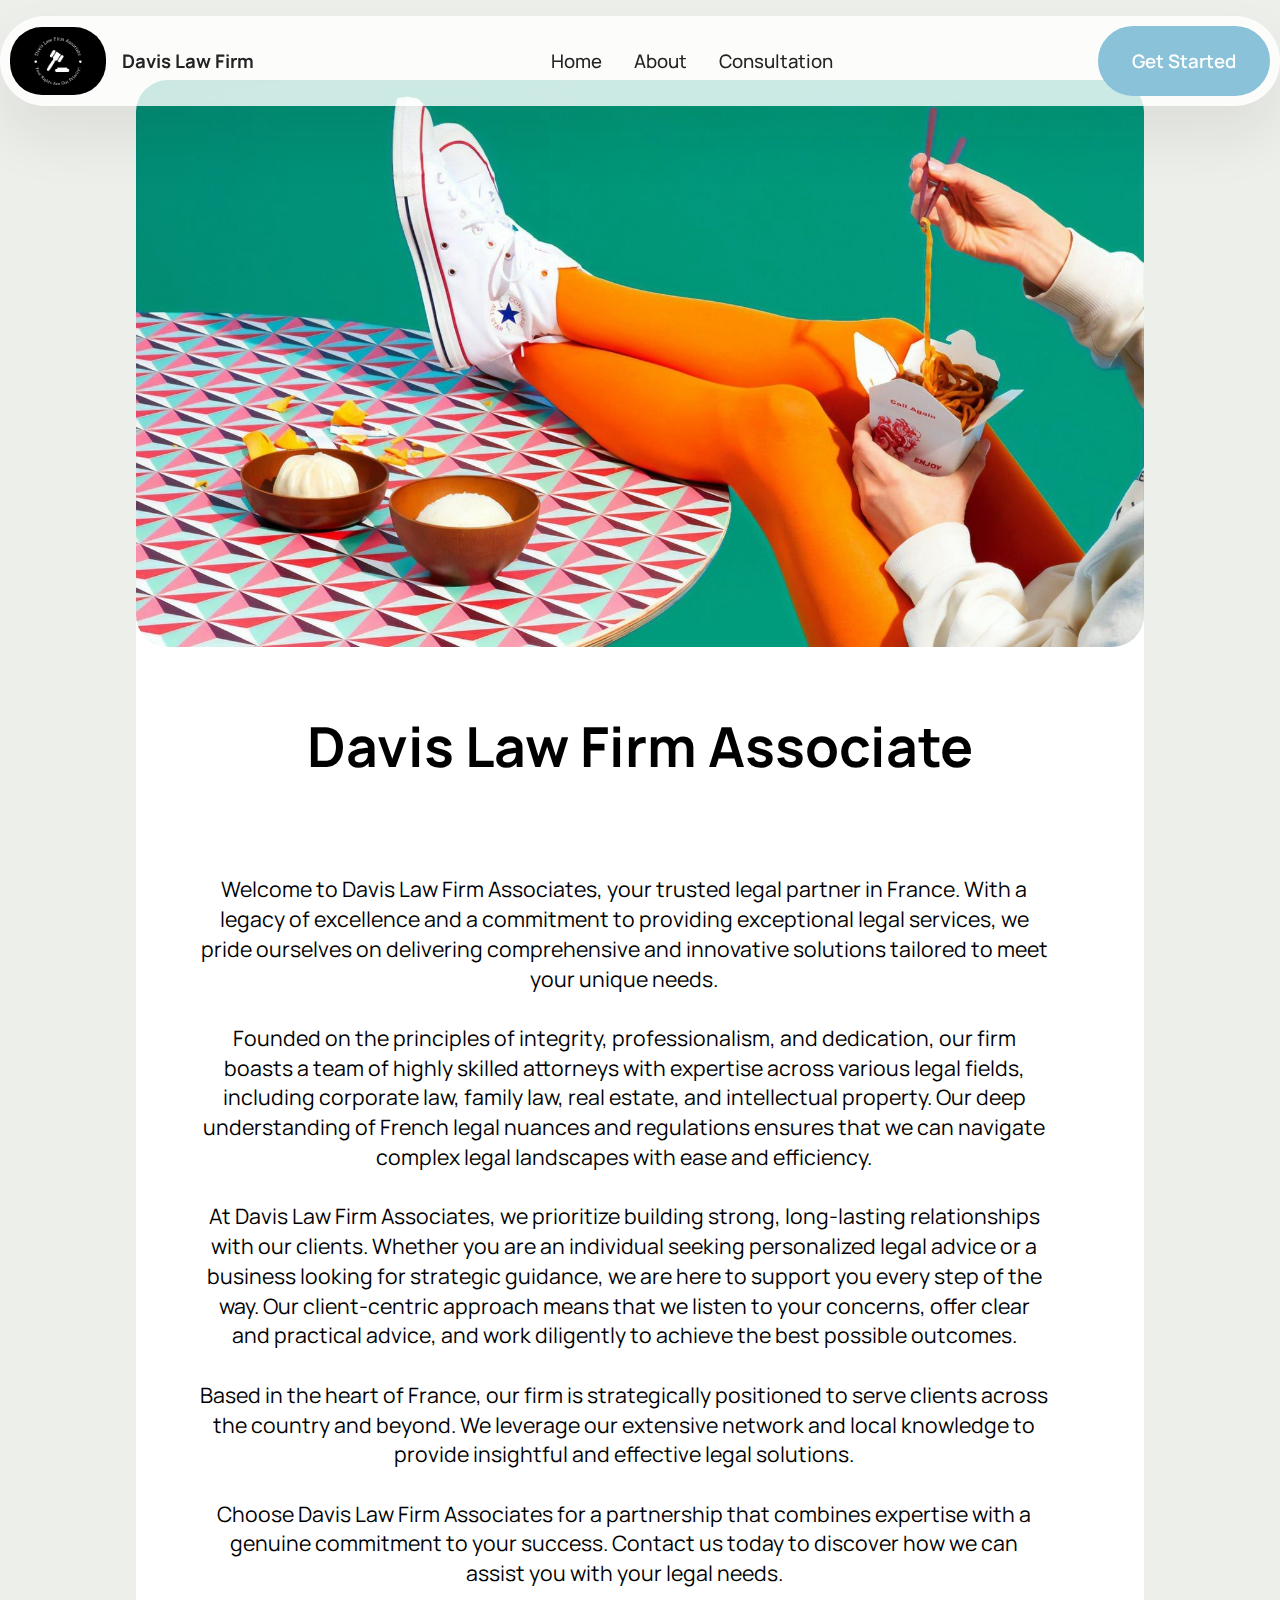
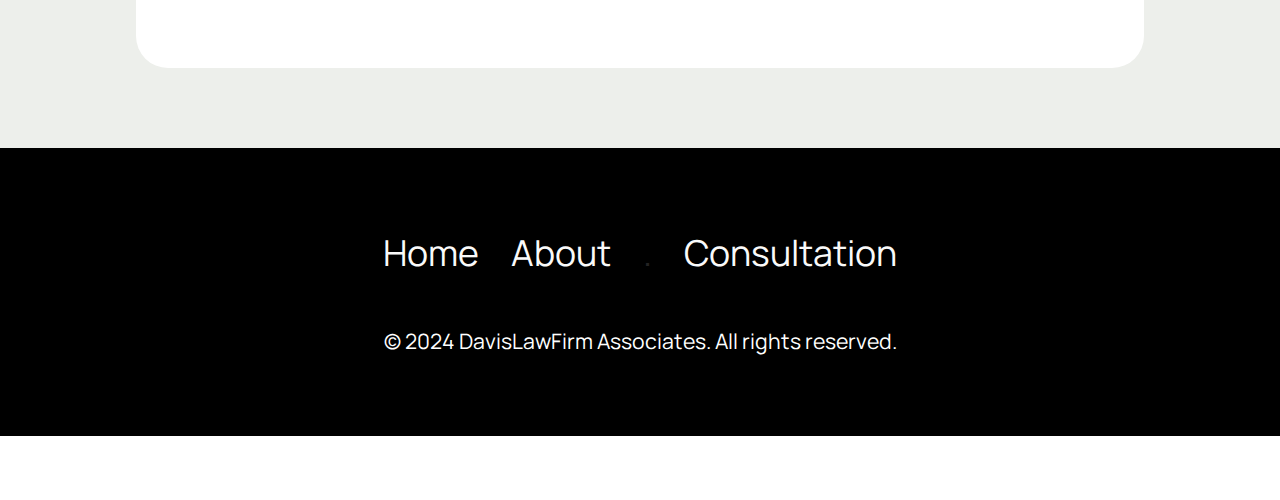
==== commit 2597e0ad: "law" ====
--- a/page1.html
+++ b/page1.html
@@ -6,7 +6,7 @@
   <meta http-equiv="X-UA-Compatible" content="IE=edge">
   <meta name="generator" content="Mobirise v5.9.18, mobirise.com">
   <meta name="viewport" content="width=device-width, initial-scale=1, minimum-scale=1">
-  <link rel="shortcut icon" href="assets/images/photo-1444427169197-de497742b62d.jpeg" type="image/x-icon">
+  <link rel="shortcut icon" href="assets/images/logo.png" type="image/x-icon">
   <meta name="description" content="">
   
   
@@ -36,7 +36,7 @@
 			<div class="navbar-brand">
 				<span class="navbar-logo">
 					<a href="index.html">
-						<img src="assets/images/photo-1444427169197-de497742b62d.jpeg" alt="Mobirise Website Builder" style="height: 4.3rem;">
+						<img src="assets/images/logo.png" alt="Mobirise Website Builder" style="height: 4.3rem;">
 					</a>
 				</span>
 				<span class="navbar-caption-wrap"><a class="navbar-caption text-black display-4" href="https://mobiri.se">Davis Law Firm</a></span>
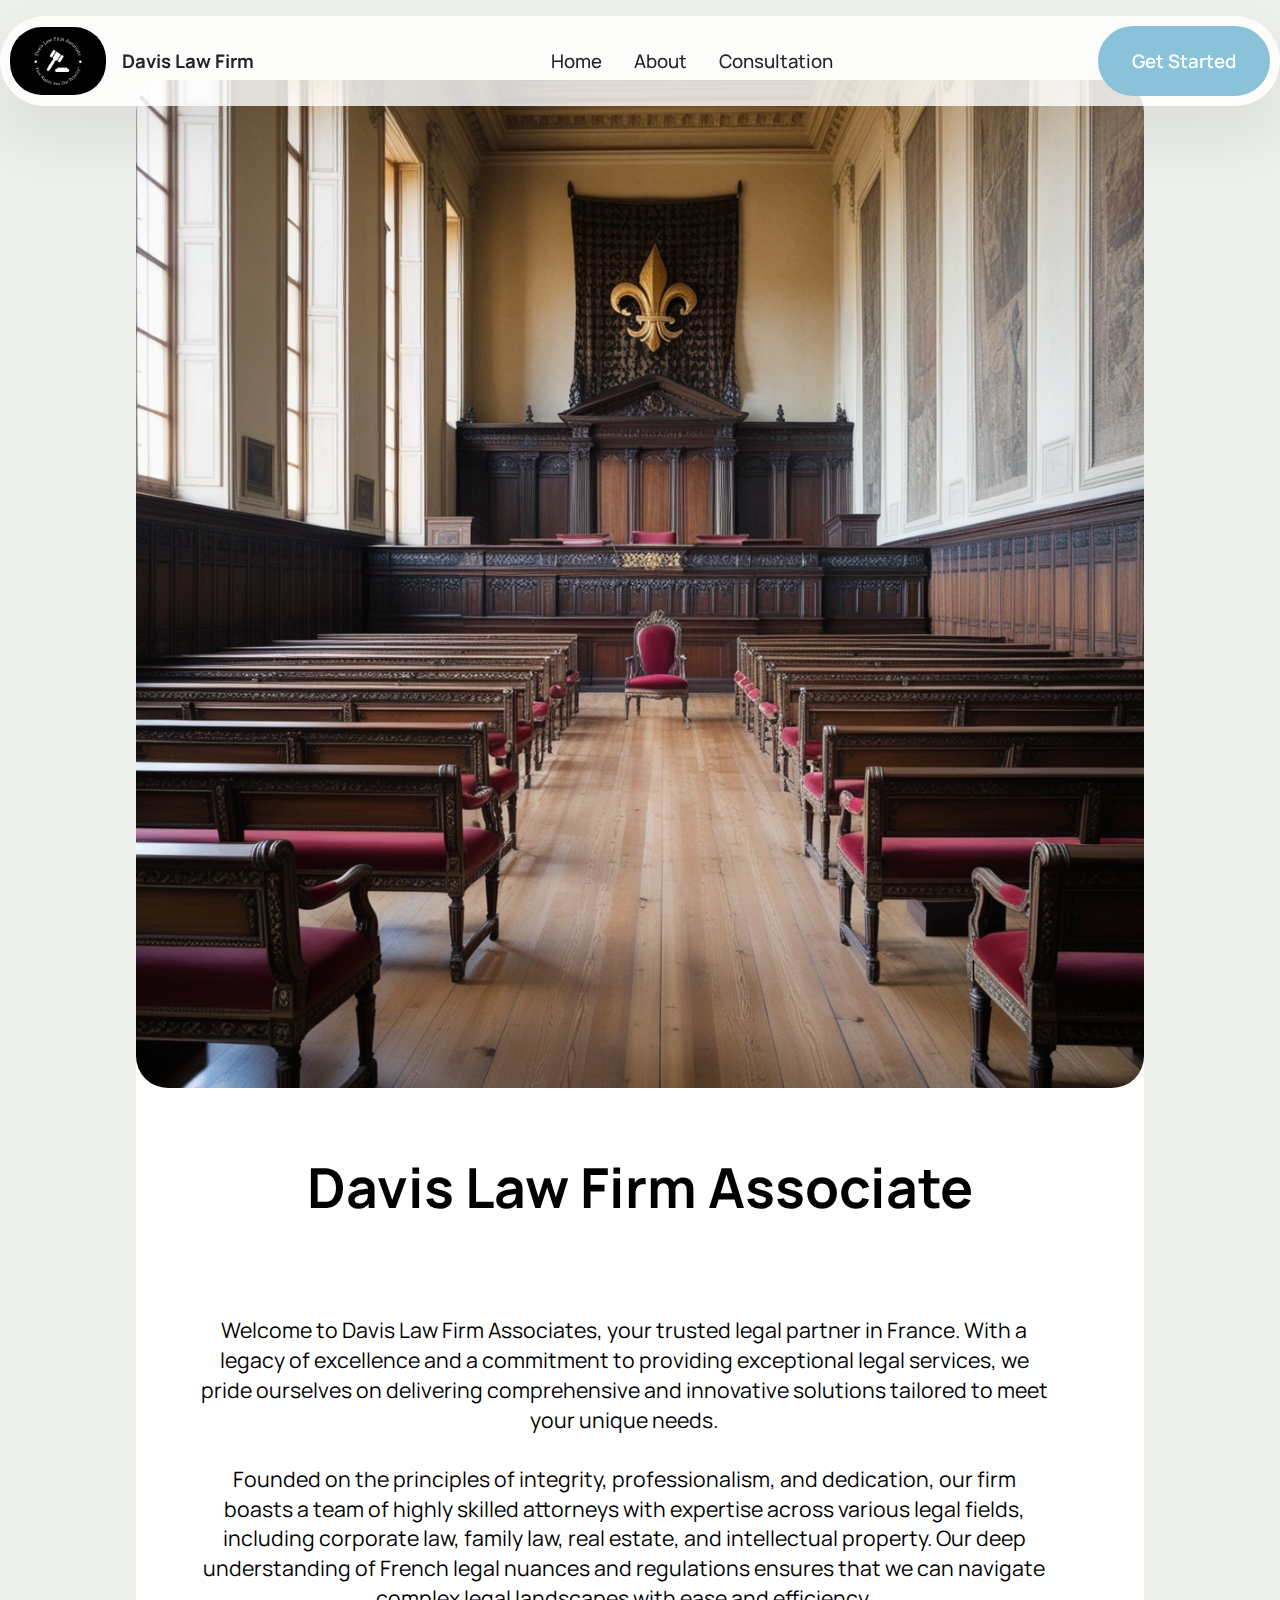
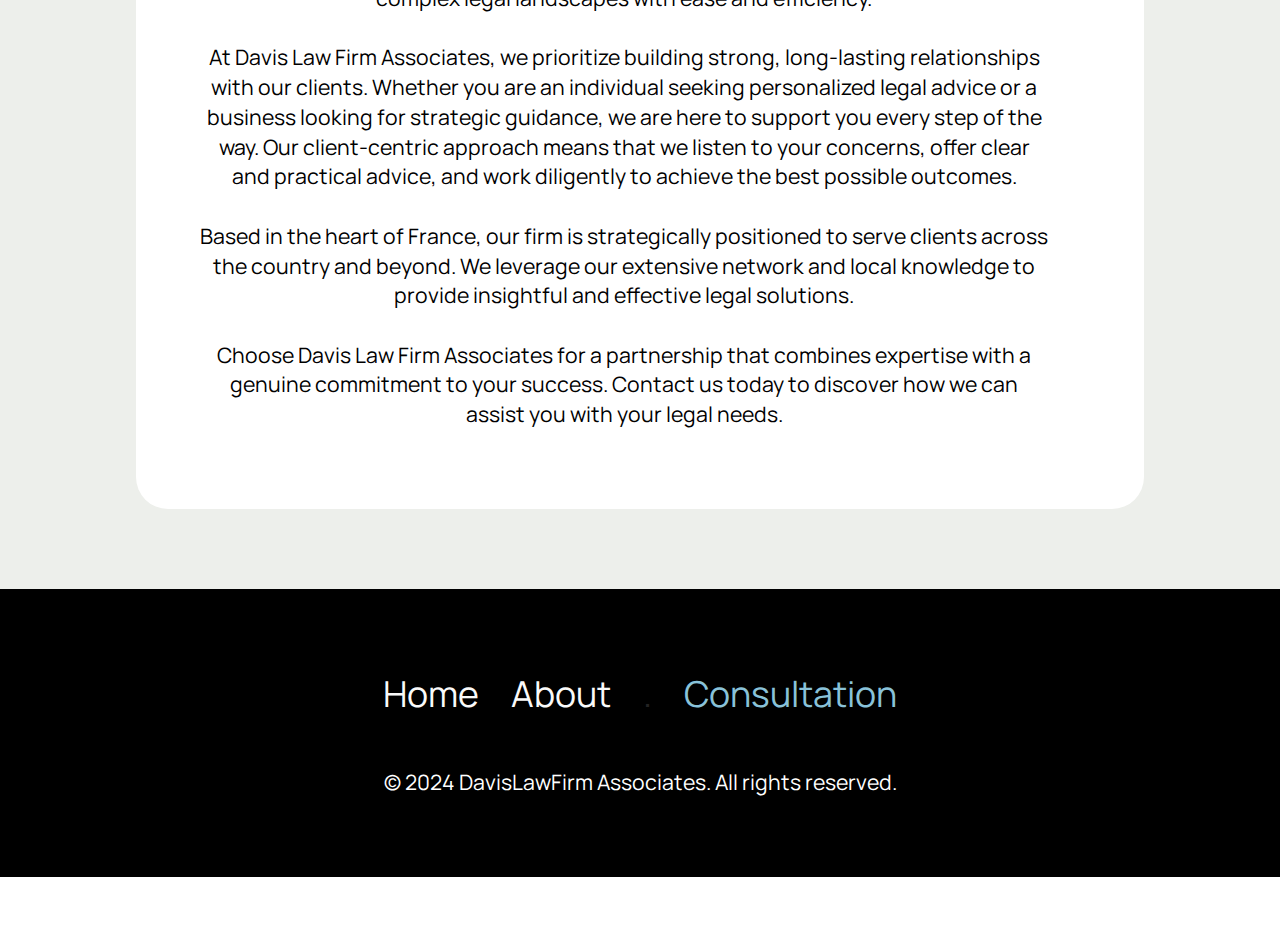
==== commit c65c5358: "law" ====
--- a/page1.html
+++ b/page1.html
@@ -78,7 +78,7 @@
       <div class="card col-md-12 col-lg-10">
         <div class="card-wrapper">
           <div class="image-wrapper d-flex justify-content-center mb-4">
-            <img src="assets/images/11.jpg" alt="Mobirise Website Builder">
+            <img src="assets/images/i.jpg" alt="Mobirise Website Builder">
           </div>
           <div class="card-content-text">
             <h3 class="card-title mbr-fonts-style mbr-white mt-3 mb-4 display-2"><strong>Davis Law Firm Associate</strong></h3>
@@ -129,7 +129,7 @@
                   </li><li class="header-menu-item mbr-fonts-style display-5">
                     <a href="page1.html" class="text-white text-primary">About</a>
                   </li><li class="header-menu-item mbr-fonts-style display-5">.</li><li class="header-menu-item mbr-fonts-style display-5">
-                    <a href="page2.html" class="text-white text-primary">Consultation</a></li></ul>
+                    <a href="index.html#pricing-cards-1-ulygEjmzg2class="text-white text-primary">Consultation</a></li></ul>
               </div>
 
             
